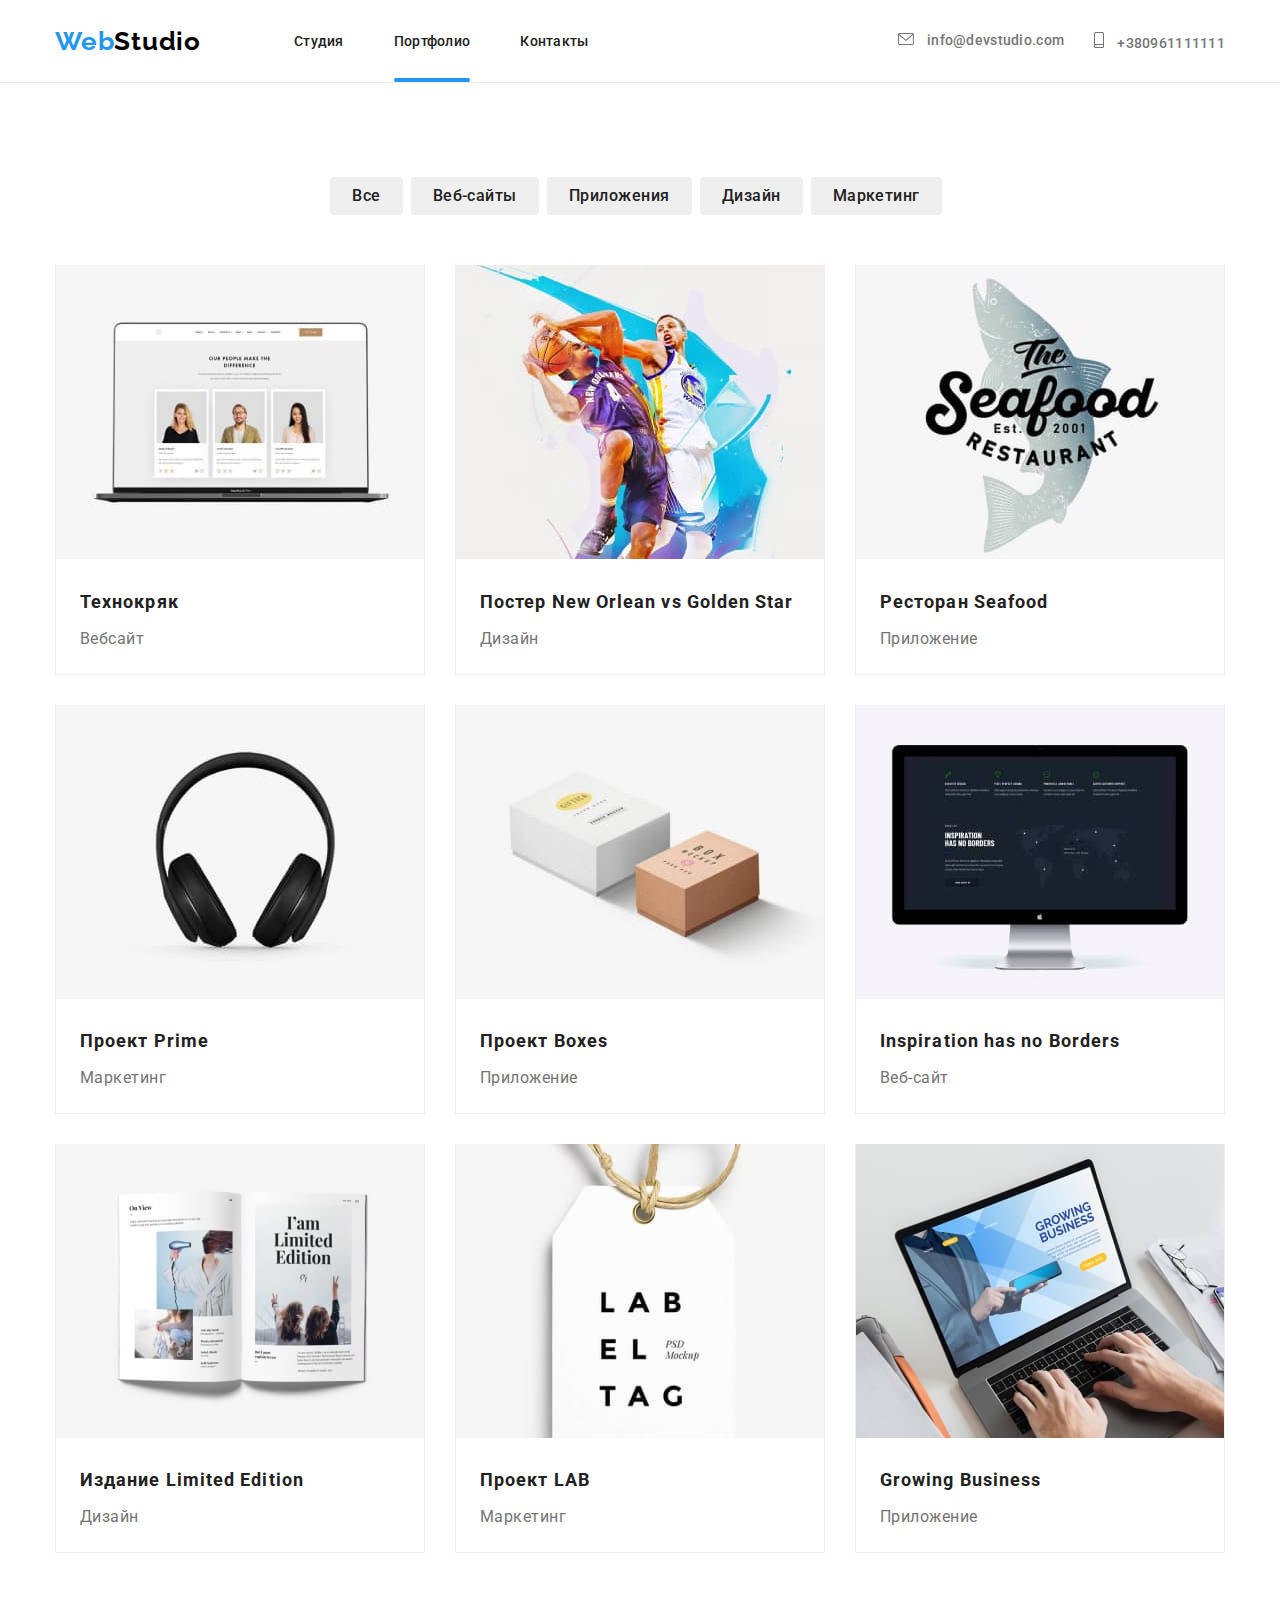
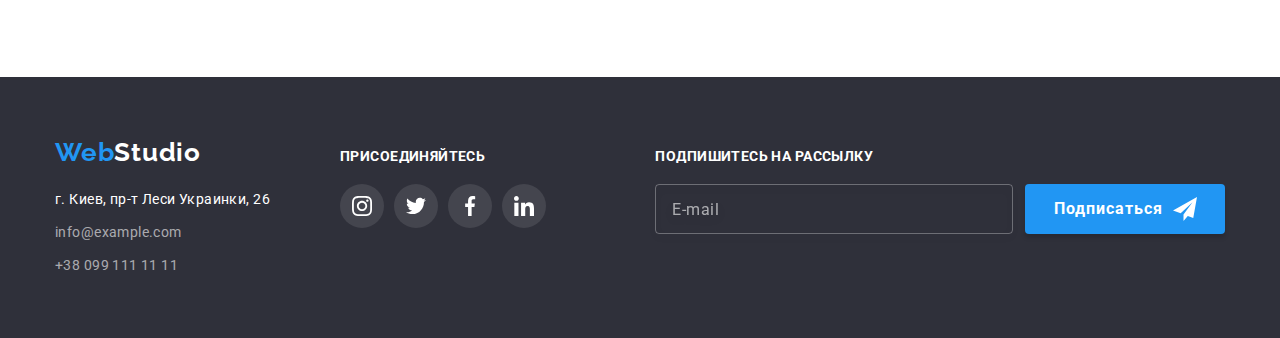
==== portfolio.html @ 55662df3 "patch 0.9" ====
<!DOCTYPE html>
<html lang="ru">
<head>
    <meta charset="UTF-8">
    <meta http-equiv="X-UA-Compatible" content="IE=edge">
    <meta name="viewport" content="width=device-width, initial-scale=1.0">
    <title>Document</title>
    <link rel="preconnect" href="https://fonts.googleapis.com">
    <link rel="preconnect" href="https://fonts.gstatic.com" crossorigin>
    <link
        href="https://fonts.googleapis.com/css2?family=Raleway:wght@700&family=Roboto:wght@400;500;700;900&display=swap"
        rel="stylesheet">
    <link rel="stylesheet" href="https://cdnjs.cloudflare.com/ajax/libs/modern-normalize/1.1.0/modern-normalize.min.css">
    <link rel="stylesheet" href="./css/styles.css">
</head>
<body class="body">
    <header class="header">
        <div class="container">
            <a class="header-logo logo link" href="#"><span>Web</span>Studio</a>
            <nav class="header-nav">
                <ul class="list">
                    <li class="header-nav-item"><a href="./index.html" class="header-link link">Студия</a></li>
                    <li class="header-nav-item"><a href="./portfolio.html" class="header-link link active">Портфолио</a></li>
                    <li class="header-nav-item"><a href="#" class="header-link link">Контакты</a></li>
                </ul>
            </nav>
            <ul class="header-contacts-list list">
                <li class="header-item">
                    <a href="mailto:info@devstudio.com" class="header-contacts link">
                        <svg class="header-icon" width="16" height="12">
                            <use href="./images/icons.svg#icon-envelope"></use>
                        </svg>
                        info@devstudio.com</a>
                </li>
                <li class="header-item">
                    <a href="tel:+380961111111" class="header-contacts link">
                        <svg class="header-icon" width="10" height="16">
                            <use href="./images/icons.svg#icon-smartphone"></use>
                        </svg>
                        +380961111111</a>
                </li>
            </ul>
        </div>
    </header>
    <main>
        <section class="projects">
            <div class="container">
            <h1 class="visually-hidden">Проекты</h1>
            <ul class="projects-filters list">
                <li class="projects-item"><button type="button" class="projects-button">Все</button></li>
                <li class="projects-item"><button type="button" class="projects-button">Веб-сайты</button></li>
                <li class="projects-item"><button type="button" class="projects-button">Приложения</button></li>
                <li class="projects-item"><button type="button" class="projects-button">Дизайн</button></li>
                <li class="projects-item"><button type="button" class="projects-button">Маркетинг</button></li>
            </ul>
            <ul class="project-list list">
                <li class="projects-list">
                    <div class="projects-details-wrap">
                    <img src="./images/project_photo1.jpg" alt="ноутбук с открытым вебсайтом" width="370" height="294">
                    <p class="projects-details">Технокряк это современная площадка распространения коронавируса. Компании используют эту
                        платформу для цифрового
                        шпионажа и атак на защищённые сервера конкурентов.</p>
                    </div>
                    <div class="project-list-text"><h2 class="projects-title">Технокряк</h2>
                    <p class="projects-text">Вебсайт</p>
                    </div>
                </li>
                <li class="projects-list">
                    <div class="projects-details-wrap">
                    <img src="./images/project_photo2.jpg" alt="Постер с баскетболистами" width="370" height="294">
                    <p class="projects-details">Технокряк это современная площадка распространения коронавируса. Компании используют эту
                        платформу для цифрового
                        шпионажа и атак на защищённые сервера конкурентов.</p>
                    </div>
                    <div class="project-list-text"><h2 class="projects-title">Постер New Orlean vs Golden Star</h2>
                    <p class="projects-text">Дизайн</p>
                    </div>
                </li>
                <li class="projects-list">
                    <div class="projects-details-wrap">
                    <img src="./images/project_photo3.jpg" alt="лого ресторана" width="370" height="294">
                    <p class="projects-details">Технокряк это современная площадка распространения коронавируса. Компании используют эту
                        платформу для цифрового
                        шпионажа и атак на защищённые сервера конкурентов.</p>
                    </div>
                    <div class="project-list-text"><h2 class="projects-title">Ресторан Seafood</h2>
                    <p class="projects-text">Приложение</p>
                    </div>
                </li>
                <li class="projects-list">
                    <div class="projects-details-wrap">
                    <img src="./images/project_photo4.jpg" alt="наушники" width="370" height="294">
                    <p class="projects-details">Технокряк это современная площадка распространения коронавируса. Компании используют эту
                        платформу для цифрового
                        шпионажа и атак на защищённые сервера конкурентов.</p>
                    </div>
                    <div class="project-list-text"><h2 class="projects-title">Проект Prime</h2>
                    <p class="projects-text">Маркетинг</p>
                    </div>
                </li>
                <li class="projects-list">
                    <div class="projects-details-wrap">
                    <img src="./images/project_photo5.jpg" alt="коробки" width="370" height="294">
                    <p class="projects-details">Технокряк это современная площадка распространения коронавируса. Компании используют эту
                        платформу для цифрового
                        шпионажа и атак на защищённые сервера конкурентов.</p>
                    </div>
                    <div class="project-list-text"><h2 class="projects-title">Проект Boxes</h2>
                    <p class="projects-text">Приложение</p>
                    </div>
                </li>
                <li class="projects-list">
                    <div class="projects-details-wrap">
                    <img src="./images/project_photo6.jpg" alt="монитор с сайтом" width="370" height="294">
                    <p class="projects-details">Технокряк это современная площадка распространения коронавируса. Компании используют эту
                        платформу для цифрового
                        шпионажа и атак на защищённые сервера конкурентов.</p>
                    </div>
                    <div class="project-list-text"><h2 class="projects-title">Inspiration has no Borders</h2>
                    <p class="projects-text">Веб-сайт</p>
                    </div>
                </li>
                <li class="projects-list">
                    <div class="projects-details-wrap">
                    <img src="./images/project_photo7.jpg" alt="книга" width="370" height="294">
                    <p class="projects-details">Технокряк это современная площадка распространения коронавируса. Компании используют эту
                        платформу для цифрового
                        шпионажа и атак на защищённые сервера конкурентов.</p>
                    </div>
                    <div class="project-list-text"><h2 class="projects-title">Издание Limited Edition</h2>
                    <p class="projects-text">Дизайн</p>
                    </div>
                </li>
                <li class="projects-list">
                    <div class="projects-details-wrap">
                    <img src="./images/project_photo8.jpg" alt="ярлык" width="370" height="294">
                    <p class="projects-details">Технокряк это современная площадка распространения коронавируса. Компании используют эту
                        платформу для цифрового
                        шпионажа и атак на защищённые сервера конкурентов.</p>
                    </div>
                    <div class="project-list-text"><h2 class="projects-title">Проект LAB</h2>
                    <p class="projects-text">Маркетинг</p>
                    </div>
                </li>
                <li class="projects-list">
                    <div class="projects-details-wrap">
                    <img src="./images/project_photo9.jpg" alt="ноутбук с открытым приложением" width="370" height="294">
                    <p class="projects-details">Технокряк это современная площадка распространения коронавируса. Компании используют эту
                        платформу для цифрового
                        шпионажа и атак на защищённые сервера конкурентов.</p>
                    </div>
                    <div class="project-list-text"><h2 class="projects-title">Growing Business</h2>
                    <p class="projects-text">Приложение</p>
                    </div>
                </li>
            </ul>
            </div>
        </section>
    </main>
    <footer class="footer">
        <div class="container footer-container">
            <div class="footer-container-1">
                <a href="#" class="footer-logo logo link"><span>Web</span>Studio</a>
                <address class="address">
                    <ul class="list">
                        <li class="address-item"><a href="https://goo.gl/maps/gwLvTVxYLncjtafa9" target="_blank"
                                rel="noopener noreferrer nofollow" class="footer-address link">г. Киев, пр-т Леси Украинки,
                                26</a></li>
                        <li class="address-item"><a href="mailto:info@example.com"
                                class="footer-contacts link">info@example.com</a></li>
                        <li class="address-item"><a href="tel:+380991111111" class="footer-contacts link">+38 099 111 11
                                11</a></li>
                    </ul>
                </address>
            </div>
            <div class="footer-social">
                <h2 class="footer-social-title">Присоединяйтесь</h2>
                <ul class="footer-social-list list">
                    <li class="footer-social-item">
                        <a href="" class="footer-social-link">
                            <svg class="footer-social-icon" width="20" height="20">
                                <use href="./images/icons.svg#icon-instagram"></use>
                            </svg>
                        </a>
                    </li>
                    <li class="footer-social-item">
                        <a href="" class="footer-social-link">
                            <svg class="footer-social-icon" width="20" height="20">
                                <use href="./images/icons.svg#icon-twitter"></use>
                            </svg>
                        </a>
                    </li>
                    <li class="footer-social-item">
                        <a href="" class="footer-social-link">
                            <svg class="footer-social-icon" width="20" height="20">
                                <use href="./images/icons.svg#icon-facebook"></use>
                            </svg>
                        </a>
                    </li>
                    <li class="footer-social-item">
                        <a href="" class="footer-social-link">
                            <svg class="footer-social-icon" width="20" height="20">
                                <use href="./images/icons.svg#icon-linkedin"></use>
                            </svg>
                        </a>
                    </li>
                </ul>
            </div>
            <div class="footer-newsletter-flex">
                <h2 class="footer-newsletter-title">Подпишитесь на рассылку</h2>
                <form class="footer-newsletter" action="">
                    <div class="footer-newsletter-div">
                        <label>
                            <input type="email" class="footer-newsletter-email" name="email" id="email" placeholder="E-mail">
                        </label>
                    </div>
                    <button type="submit" class="footer-newsletter-button">Подписаться
                        <svg class="footer-newsletter-icon" width="24" height="24">
                            <use href="./images/icons.svg#icon-send"></use>
                        </svg>
                    </button>
                </form>
            </div>
        </div>
    </footer>
</body>
</html>
---- css/styles.css ----
:root {
  --accent-color: #2196f3;
  --main-text-color: #757575;
  --title-color: #212121;
  --header-links-color: #212121;
  --header-contacts-color: #757575;
  --footer-contacts-color: #ffffff99;
  --sec-bg-color: #2f303a;
  --third-bg-color: #f5f4fa;
  --logo-color: #000000;
  --logo-sec-color: #ffffff;
  --hero-color: #ffffff;
  --button-hover-color: #ffffff;
  --footer-address-color: #ffffff;
  --portfolio-button-color: #212121;
  --team-text-color: #ffffff;
  --icons-color: #afb1b8;
  --header-icons-color: #757575;
  --most-text-color: #ffffff;
}

.list {
  list-style: none;
}

.link {
  text-decoration: none;
}

.visually-hidden {
  position: absolute;
  width: 1px;
  height: 1px;
  margin: -1px;
  border: 0;
  padding: 0;
  white-space: nowrap;
  clip-path: inset(100%);
  clip: rect(0 0 0 0);
  overflow: hidden;
}
/* font-family: 'Raleway' sans-serif; --left to copy*/

body {
  font-family: "Roboto", sans-serif;
  color: var(--title-color);
}

h1,
h2,
h3,
h4,
h5,
h6,
p,
ul {
  margin: 0;
  padding: 0;
}

.container {
  width: 1200px;
  padding: 0 15px;
  margin-left: auto;
  margin-right: auto;
}

.section {
  padding-top: 94px;
  padding-bottom: 94px;
}

/* header */

.header {
  display: flex;
  align-items: center;
  /* height: 80px; */
  border-bottom: 1px solid #ececec;
}

.header .container {
  display: flex;
  align-items: center;
}

.header-nav .list {
  display: flex;
}

.header-nav {
  padding-top: 32px;
  padding-bottom: 32px;
}

.header-logo {
  margin-right: 93px;
}

.logo {
  font-family: "Raleway", sans-serif;
  font-weight: 700;
  font-size: 26px;
  line-height: 1.2;
  letter-spacing: 0.03em;
  color: var(--logo-color);
}

.logo span {
  color: var(--accent-color);
}

.header-link {
  font-weight: 500;
  font-size: 14px;
  line-height: 1.15;
  letter-spacing: 0.02em;
  color: var(--header-links-color);
  position: relative;
  transition: color 250ms
    cubic-bezier(0.4, 0, 0.2, 1);
}

.header-link.active::after {
  content: "";
  width: 100%;
  height: 4px;
  background-color: var(--accent-color);
  position: absolute;
  display: block;
  bottom: -33px;
  border-radius: 2px;
}

.header-contacts {
  font-weight: 500;
  font-size: 14px;
  line-height: 1.15;
  letter-spacing: 0.02em;
  color: var(--header-contacts-color);
}

.header-icon {
  margin-right: 10px;
  fill: var(--header-icons-color);
  fill: currentColor;
}

.header-nav-item + .header-nav-item {
  margin-left: 50px;
}

.header-contacts-list {
  display: flex;
  margin-left: auto;
}

.header-item {
  display: flex;
}

.header-item + .header-item {
  margin-left: 30px;
}

.header-item:first-child {
  margin-left: 30px;
}

.header-link:hover,
.header-link:focus,
.header-contacts:hover,
.header-contacts:focus {
  color: var(--accent-color);
}

/* hero */
.hero {
  background-color: var(--sec-bg-color);
  background-image: linear-gradient(
      rgba(25, 28, 38, 0.4),
      rgba(25, 28, 38, 0.4)
    ),
    url(../images/hero.jpg);
  background-repeat: no-repeat;
  background-position: center;
  text-align: center;
  padding-bottom: 203px;
  padding-top: 200px;
}

.hero-text {
  display: flex;
  justify-content: center;
  max-width: 696px;
  flex-wrap: wrap;
  font-weight: 900;
  font-size: 44px;
  line-height: 1.36;
  letter-spacing: 0.06em;
  text-transform: uppercase;
  color: var(--hero-color);
  margin-bottom: 30px;
  margin-left: auto;
  margin-right: auto;
}

.hero-button {
  background: #2196f3;
  box-shadow: 0px 4px 4px
    rgba(0, 0, 0, 0.15);
  border-radius: 4px;
  font-weight: 500;
  font-size: 16px;
  line-height: 1.87;
  letter-spacing: 0.06em;
  color: var(--hero-color);
  cursor: pointer;
  border: transparent;
  min-width: 200px;
  /* min-height: 50px; */
  padding: 10px 32px;
}

/* backdrop */
.backdrop {
  position: fixed;
  top: 0;
  left: 0;
  width: 100vw;
  height: 100vh;
  background-color: rgba(0, 0, 0, 0.5);
  z-index: 999;
  transition: opacity 250ms,
    visibility 250ms;
}

.backdrop.is-hidden {
  visibility: hidden;
  pointer-events: none;
}

.backdrop.is-hidden .modal {
  transform: scale(1.5)
    translate(-250px);
  transition: transform 450ms
    cubic-bezier(0.4, 0, 0.2, 1);
}

/* modal */

.modal {
  position: absolute;
  top: 50%;
  left: 50%;
  /* transform: scale(1); */
  transform: translate(-50%, -50%);
  transition: transform 250ms
    cubic-bezier(0.4, 0, 0.2, 1);
  padding: 40px;
  background-color: #ffffff;
  box-shadow: 0px 1px 3px
      rgba(0, 0, 0, 0.12),
    0px 1px 1px rgba(0, 0, 0, 0.14),
    0px 2px 1px rgba(0, 0, 0, 0.2);
  border-radius: 4px;
}

.modal-title {
  margin-bottom: 12px;
  font-weight: 700;
  font-size: 20px;
  line-height: 23px;
  text-align: center;
  letter-spacing: 0.03em;
  color: var(--title-color);
}

.modal-name {
  display: flex;
  margin-bottom: 4px;
  font-weight: 400;
  font-size: 12px;
  line-height: 14px;
  letter-spacing: 0.01em;
  color: var(--main-text-color);
}

.modal-input {
  display: flex;
  flex-direction: column;
  margin-bottom: 10px;
}

.modal-input:last-child {
  margin-bottom: 20px;
}

.input-container {
  position: relative;
}

.input-icon {
  position: absolute;
  top: 50%;
  left: 12px;
  transform: translateY(-50%);
  transition: fill 250ms
    cubic-bezier(0.4, 0, 0.2, 1);
  fill: var(--title-color);
}

.modal-input-field {
  width: 100%;
  padding: 11px 36px;
  height: 40px;
  border: 1px solid
    rgba(33, 33, 33, 0.2);
  border-radius: 4px;
  outline: 0;
  cursor: pointer;
}

.modal-input-field:hover,
.modal-input-field:focus {
  border: 1px solid var(--accent-color);
  border-radius: 4px;
  transition: background 250ms
    cubic-bezier(0.4, 0, 0.2, 1);
  transition: border 250ms
    cubic-bezier(0.4, 0, 0.2, 1);
}

.input-container:hover .input-icon,
.input-container:focus-within
  .input-icon,
.backdrop-button:hover
  .modal-close-icon,
.backdrop-button:focus
  .modal-close-icon {
  fill: var(--accent-color);
  transition: fill 250ms
    cubic-bezier(0.4, 0, 0.2, 1);
}

.modal-input-comment {
  height: 120px;
  padding: 12px 16px;
  resize: none;
}

.modal-input-comment::placeholder {
  font-weight: 500;
  font-size: 14px;
  line-height: 16px;
  letter-spacing: 0.01em;
  color: rgba(117, 117, 117, 0.5);
}

/* modal-agreement */
.modal-agreement-label {
  display: flex;
  align-items: center;
  justify-content: center;
  font-weight: normal;
  font-size: 14px;
  line-height: 1.71;
  letter-spacing: 0.03em;
  color: var(--main-text-color);
}

.modal-check-item {
  width: 16px;
  height: 15px;
  border: 2px solid var(--title-color);
  border-radius: 2px;
  margin-right: 7px;
  display: inline-flex;
  align-items: center;
  justify-content: center;
}

.modal-agreement-check {
  fill: white;
}

.modal-check:checked
  + .modal-check-item {
  background-color: var(--accent-color);
  border: none;
}

.modal-agreement-link {
  margin-left: 4px;
  text-decoration-line: underline;
  color: #2196f3;
}

.modal-button {
  cursor: pointer;
  margin-top: 30px;
  padding: 0;
  width: 200px;
  height: 50px;
  font-weight: 700;
  font-size: 16px;
  line-height: 1.87;
  letter-spacing: 0.06em;
  color: #ffffff;
  background: #2196f3;
  box-shadow: 0px 4px 4px
    rgba(0, 0, 0, 0.15);
  border-radius: 4px;
  border: 0;
}

.backdrop-button {
  position: absolute;
  top: 0;
  right: 0;
  margin-right: 8px;
  margin-top: 8px;
  display: flex;
  justify-content: center;
  text-align: center;
  padding: 6px;
  border-radius: 45px;
  background-color: var(
    --most-text-color
  );
  border: 1px solid rgba(0, 0, 0, 0.1);
  cursor: pointer;
}

/* features */

.features {
  padding-bottom: 0;
}

.features-image {
  display: flex;
  background-color: var(
    --third-bg-color
  );
  justify-content: center;
  padding: 25px 100px;
  margin-bottom: 30px;
}

.features-titles {
  font-size: 14px;
  line-height: 1.15;
  letter-spacing: 0.03em;
  text-transform: uppercase;
  color: inherit;
  margin-bottom: 10px;
}

.features-p {
  font-size: 14px;
  line-height: 1.71;
  letter-spacing: 0.03em;
  color: var(--main-text-color);
}

.features-list {
  display: flex;
}

.features-list-item {
  width: 270px;
}

.list
  > .features-list-item:not(:last-child) {
  margin-right: 30px;
}

/* speciality */

.speciality-title {
  font-size: 36px;
  line-height: 1.17;
  letter-spacing: 0.03em;
  color: inherit;
  margin-bottom: 50px;
}

.speciality {
  text-align: center;
}

.speciality .list {
  display: inline-flex;
  align-items: center;
}

.list .speciality-list {
  width: 370px;
}

.list
  > .speciality-list:not(:last-child) {
  margin-right: 30px;
}

.speciality-details-wrap {
  position: relative;
}

.speciality-details-text {
  position: absolute;
  bottom: 0;
  background: rgba(47, 48, 58, 0.8);
  /* outline: 1px solid green; */
  font-weight: 700;
  font-size: 14px;
  line-height: 1.15;
  text-align: center;
  letter-spacing: 0.03em;
  text-transform: uppercase;
  color: var(--team-text-color);
  height: 70px;
  width: 100%;
  display: flex;
  justify-content: center;
  align-items: center;
  margin-bottom: 4px;
}

/* team */
.team {
  background-color: var(
    --third-bg-color
  );
  text-align: center;
}

.team-list {
  display: flex;
  justify-content: center;
}

.team-title {
  font-size: 36px;
  line-height: 1.17;
  letter-spacing: 0.03em;
  color: inherit;
  margin-bottom: 50px;
}

.team-name {
  font-weight: 500;
  font-size: 16px;
  line-height: 19px;
  letter-spacing: 0.03em;
  color: inherit;
  margin-bottom: 10px;
}

.team-prof {
  font-size: 16px;
  line-height: 19px;
  letter-spacing: 0.03em;
  color: var(--main-text-color);
  margin-bottom: 16px;
}

.team-list-text {
  padding-top: 30px;
  padding-bottom: 30px;
  background-color: var(
    --team-text-color
  );
}

.team-list-item {
  display: flex;
  flex-direction: column;
  width: 270px;
  box-shadow: 0px 1px 3px
      rgba(0, 0, 0, 0.12),
    0px 1px 1px rgba(0, 0, 0, 0.14),
    0px 2px 1px rgba(0, 0, 0, 0.2);
  border-radius: 0px 0px 4px 4px;
}

/* social contacts */
.team-social-list {
  display: flex;
  justify-content: center;
}

.team-social-item {
  width: 44px;
  height: 44px;
}

.team-social-item + .team-social-item {
  margin-left: 10px;
}

.team-social-link {
  width: 100%;
  height: 100%;
  display: flex;
  border-radius: 50%;
  align-items: center;
  justify-content: center;
}

.team-social-icon {
  fill: var(--icons-color);
  transition: fill 250ms
    cubic-bezier(0.4, 0, 0.2, 1);
}

.team-social-link:hover,
.team-social-link:focus {
  background: var(--accent-color);
  transition: background 250ms
    cubic-bezier(0.4, 0, 0.2, 1);
}

.team-social-link:hover
  .team-social-icon,
.team-social-link:focus
  .team-social-icon {
  fill: #ffffff;
}

.list
  > .team-list-item:not(:last-child) {
  margin-right: 30px;
}

/* clients */
.client-title {
  font-weight: bold;
  font-size: 36px;
  line-height: 1.17;
  text-align: center;
  letter-spacing: 0.03em;
  margin-bottom: 50px;
}

.client-list {
  display: flex;
}

.client-item:not(:last-child) {
  margin-right: 30px;
}

.client-icon {
  fill: var(--icons-color);
  transition: fill 250ms
    cubic-bezier(0.4, 0, 0.2, 1);
}

.client-link {
  display: flex;
  width: 170px;
  height: 92px;
  justify-content: center;
  align-items: center;
  border: 1px solid var(--icons-color);
  border-radius: 4px;
  color: var(--icons-color);
  transition: border 250ms
    cubic-bezier(0.4, 0, 0.2, 1);
}

.client-link:hover,
.client-link:focus {
  fill: var(--accent-color);
  border: 1px solid var(--accent-color);
}

.client-link:hover .client-icon,
.client-link:hover .client-link,
.client-link:focus .client-icon,
.client-link:focus .client-link {
  fill: var(--accent-color);
}

/* footer */
.footer {
  background-color: var(--sec-bg-color);
  padding-top: 60px;
  padding-bottom: 60px;
}

.footer-contacts {
  font-style: normal;
  font-size: 14px;
  line-height: 1.71;
  letter-spacing: 0.03em;
  color: var(--footer-contacts-color);
  transition: color 250ms
    cubic-bezier(0.4, 0, 0.2, 1);
}

.footer-contacts:hover,
.footer-contacts:focus {
  color: var(--accent-color);
}

.footer-address {
  font-style: normal;
  font-size: 14px;
  line-height: 1.71;
  letter-spacing: 0.03em;
  color: var(--footer-address-color);
}

.footer-logo {
  color: var(--logo-sec-color);
}

.list .address-item + .address-item {
  margin-top: 9px;
}

.footer-logo {
  margin-bottom: 20px;
}

.footer-container {
  display: flex;
  align-items: baseline;
}

.footer-container-1 {
  display: flex;
  flex-direction: column;
}

.footer-social-title {
  font-weight: 700;
  font-size: 14px;
  line-height: 1.15;
  letter-spacing: 0.03em;
  text-transform: uppercase;
  color: var(--most-text-color);
  margin-bottom: 20px;
}

.footer-social {
  display: flex;
  flex-direction: column;
  margin-left: 70px;
}

.footer-social-list {
  display: flex;
}

.footer-social-item {
  width: 44px;
  height: 44px;
  background: rgba(255, 255, 255, 0.1);
  border-radius: 50%;
}

.footer-social-item
  + .footer-social-item {
  margin-left: 10px;
}

.footer-social-link {
  width: 100%;
  height: 100%;
  display: flex;
  border-radius: 50%;
  align-items: center;
  justify-content: center;
  transition: background 250ms
    cubic-bezier(0.4, 0, 0.2, 1);
}

.footer-social-icon {
  fill: var(--most-text-color);
}

.footer-social-link:hover,
.footer-social-link:focus {
  background: var(--accent-color);
}

.footer-newsletter-title {
  font-weight: 700;
  font-size: 14px;
  line-height: 1.15;
  letter-spacing: 0.03em;
  text-transform: uppercase;
  color: var(--most-text-color);
  margin-bottom: 20px;
}

.footer-newsletter-flex {
  display: flex;
  margin-left: auto;
  flex-direction: column;
}

.footer-newsletter {
  display: flex;
  margin-left: auto;
}

.footer-newsletter-div {
  display: flex;
}

.footer-newsletter-email {
  margin-right: 12px;
  padding: 15px 16px;
  top: 50%;
  left: 16px;
  height: 50px;
  width: 358px;
  background-color: transparent;
  border: 1px solid
    rgba(255, 255, 255, 0.3);
  box-sizing: border-box;
  filter: drop-shadow(
    0px 4px 4px rgba(0, 0, 0, 0.15)
  );
  border-radius: 4px;
  color: var(--most-text-color);
}

.footer-newsletter-email::placeholder {
  padding: 0;
  padding-right: 0;
  font-weight: normal;
  font-size: 16px;
  line-height: 1.25;
  display: flex;
  align-items: center;
  letter-spacing: 0.03em;
  color: rgba(255, 255, 255, 0.6);
}

.footer-newsletter-button {
  cursor: pointer;
  padding-top: 10px;
  padding-bottom: 10px;
  padding-left: 29px;
  padding-right: 28px;
  font-weight: 700;
  font-size: 16px;
  line-height: 1.87;
  display: flex;
  align-items: center;
  text-align: center;
  letter-spacing: 0.06em;
  box-shadow: 0px 4px 4px
    rgba(0, 0, 0, 0.15);
  border-radius: 4px;
  border: 0;
  background-color: var(--accent-color);
  color: var(--most-text-color);
}

.footer-newsletter-icon {
  margin-left: 10px;
  fill: var(--most-text-color);
}

/* portfolio */

.projects {
  padding-top: 94px;
  padding-bottom: 94px;
  text-align: center;
}

.project-list {
  display: flex;
  flex-wrap: wrap;
}

.projects-list {
  display: flex;
  flex-direction: column;
  margin-right: 30px;
  margin-bottom: 30px;
  border: 1px solid #eeeeee;
  border-top: none;
  text-align: left;
  cursor: pointer;
  transition: border 250ms
      cubic-bezier(0.4, 0, 0.2, 1),
    box-shadow 250ms
      cubic-bezier(0.4, 0, 0.2, 1);
}

.projects-list:hover,
.projects-list:focus {
  border: 1px solid #eeeeee;
  box-sizing: border-box;
  box-shadow: 0px 1px 1px
      rgba(0, 0, 0, 0.12),
    0px 4px 4px rgba(0, 0, 0, 0.06),
    1px 4px 6px rgba(0, 0, 0, 0.16);
}

.list .projects-list {
  width: 370px;
}

.projects-list:nth-child(3n) {
  margin-right: 0;
}

.projects-filters {
  display: inline-flex;
  /* height: 38px; */
  margin-bottom: 50px;
}

.list .projects-item {
  display: flex;
  margin-right: 8px;
  transition: box-shadow 250ms
    cubic-bezier(0.4, 0, 0.2, 1);
}

.projects-details-wrap {
  position: relative;
  overflow: hidden;
}

.projects-details {
  position: absolute;
  top: 0;
  left: 0;
  background-color: var(--accent-color);
  padding: 63px 24px;
  font-weight: normal;
  font-size: 18px;
  line-height: 1.56;
  letter-spacing: 0.03em;
  height: 100%;
  color: var(--most-text-color);
  transform: translateY(101%);
  transition: transform 250ms
    cubic-bezier(0.4, 0, 0.2, 1);
}

.projects-list:hover .projects-details {
  transform: translateY(0);
}

.projects-item:hover,
.projects-item:focus {
  box-shadow: 0px 3px 1px
      rgba(0, 0, 0, 0.1),
    0px 1px 2px rgba(0, 0, 0, 0.08),
    0px 2px 2px rgba(0, 0, 0, 0.12);
  border-radius: 4px;
}

.projects-button {
  display: flex;
  border-radius: 4px;
  font-family: inherit;
  font-style: normal;
  font-weight: 500;
  font-size: 16px;
  line-height: 1.62;
  text-align: center;
  letter-spacing: 0.03em;
  cursor: pointer;
  color: var(--portfolio-button-color);
  border: transparent;
  align-items: center;
  padding: 6px 22px;
  transition: 250ms
      cubic-bezier(0.4, 0, 0.2, 1),
    250ms cubic-bezier(0.4, 0, 0.2, 1);
}

.projects-button:hover {
  background-color: var(--accent-color);
  color: var(--button-hover-color);
}

.projects-title {
  font-size: 18px;
  line-height: 2;
  letter-spacing: 0.06em;
  color: inherit;
  margin-bottom: 4px;
}

.projects-text {
  font-size: 16px;
  line-height: 1.87;
  letter-spacing: 0.03em;
  color: var(--main-text-color);
}

.project-list-text {
  padding: 20px 24px;
  /* border-bottom: 1px solid #eeeeee;
  border-left: 1px solid #eeeeee;
  border-right: 1px solid #eeeeee; */
}
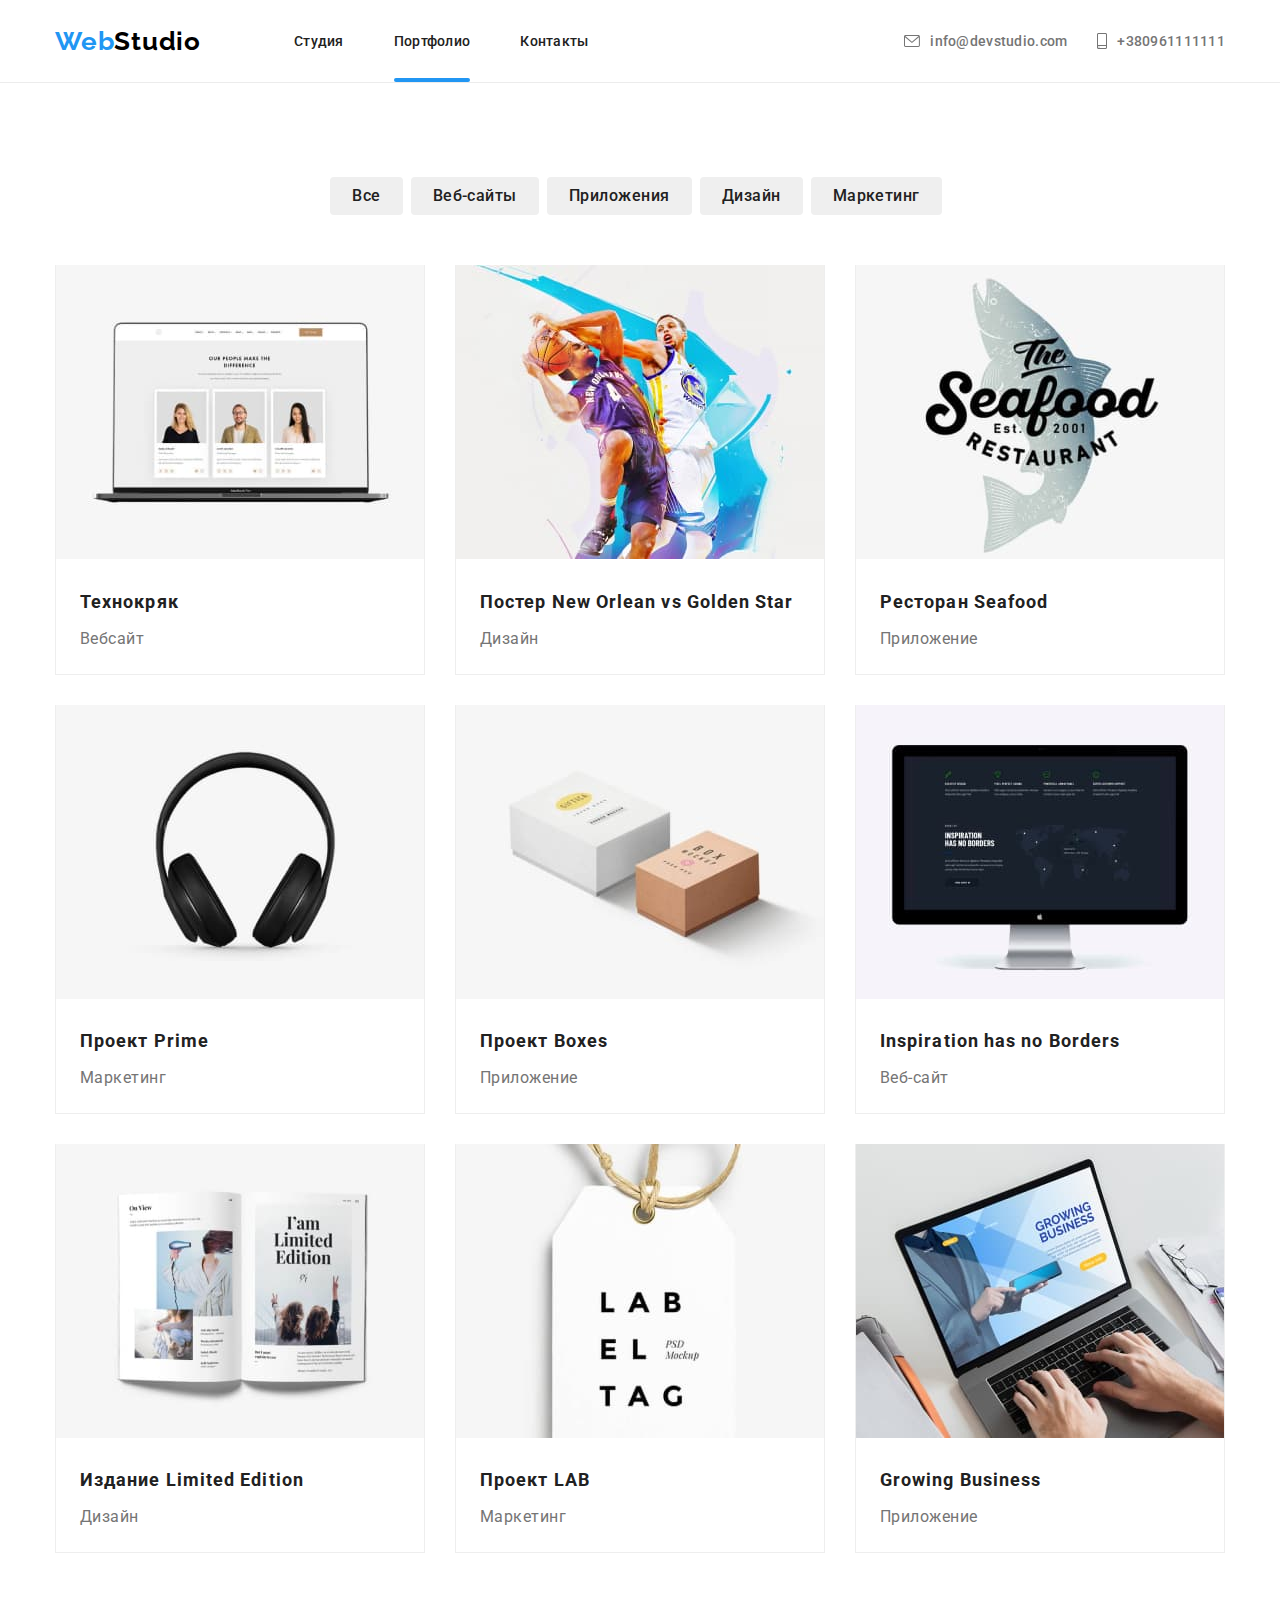
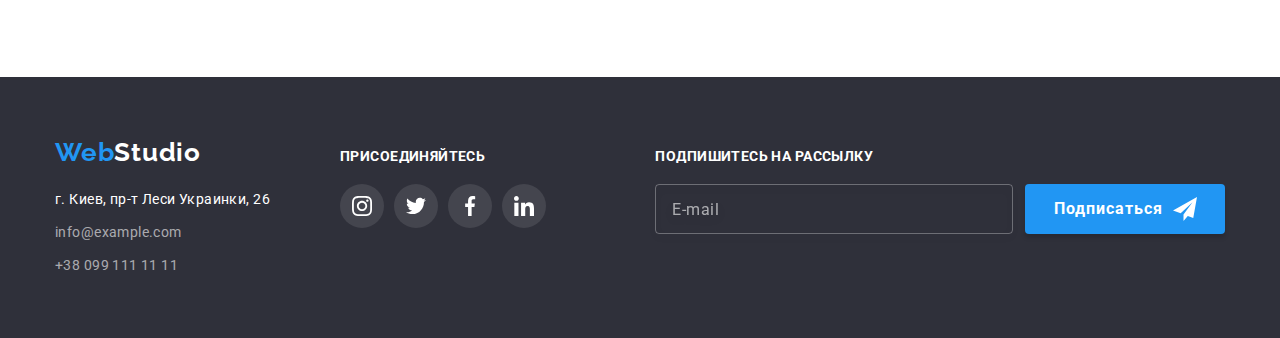
==== commit 017fb4a8: "patch 0.9.2" ====
--- a/portfolio.html
+++ b/portfolio.html
@@ -4,7 +4,7 @@
     <meta charset="UTF-8">
     <meta http-equiv="X-UA-Compatible" content="IE=edge">
     <meta name="viewport" content="width=device-width, initial-scale=1.0">
-    <title>Document</title>
+    <title>portfolio</title>
     <link rel="preconnect" href="https://fonts.googleapis.com">
     <link rel="preconnect" href="https://fonts.gstatic.com" crossorigin>
     <link
@@ -15,26 +15,26 @@
 </head>
 <body class="body">
     <header class="header">
-        <div class="container">
-            <a class="header-logo logo link" href="#"><span>Web</span>Studio</a>
-            <nav class="header-nav">
-                <ul class="list">
-                    <li class="header-nav-item"><a href="./index.html" class="header-link link">Студия</a></li>
-                    <li class="header-nav-item"><a href="./portfolio.html" class="header-link link active">Портфолио</a></li>
-                    <li class="header-nav-item"><a href="#" class="header-link link">Контакты</a></li>
+        <div class="container header--container">
+            <a class="logo link logo--space-right" href="#"><span>Web</span>Studio</a>
+            <nav class="navigation navigation--padding-space">
+                <ul class="list navigation__list">
+                    <li class="navigation__item"><a href="./index.html" class="link navigation__link">Студия</a></li>
+                    <li class="navigation__item"><a href="./portfolio.html" class="active link navigation__link">Портфолио</a></li>
+                    <li class="navigation__item"><a href="#" class="link navigation__link">Контакты</a></li>
                 </ul>
             </nav>
-            <ul class="header-contacts-list list">
-                <li class="header-item">
-                    <a href="mailto:info@devstudio.com" class="header-contacts link">
-                        <svg class="header-icon" width="16" height="12">
+            <ul class="list contacts-list">
+                <li class="contacts-list__item contacts-list__item--end">
+                    <a href="mailto:info@devstudio.com" class="contacts__link link">
+                        <svg class="contacts-list__icon" width="16" height="12">
                             <use href="./images/icons.svg#icon-envelope"></use>
                         </svg>
                         info@devstudio.com</a>
                 </li>
-                <li class="header-item">
-                    <a href="tel:+380961111111" class="header-contacts link">
-                        <svg class="header-icon" width="10" height="16">
+                <li class="contacts-list__item contacts-list__item--end">
+                    <a href="tel:+380961111111" class="contacts__link link">
+                        <svg class="contacts-list__icon" width="10" height="16">
                             <use href="./images/icons.svg#icon-smartphone"></use>
                         </svg>
                         +380961111111</a>
@@ -158,64 +158,71 @@
         </section>
     </main>
     <footer class="footer">
-        <div class="container footer-container">
-            <div class="footer-container-1">
-                <a href="#" class="footer-logo logo link"><span>Web</span>Studio</a>
+        <div class="container footer__container">
+            <div class="footer__contacts-container">
+                <a href="#" class="logo link footer__logo">
+                    <span>Web</span>Studio
+                </a>
                 <address class="address">
-                    <ul class="list">
-                        <li class="address-item"><a href="https://goo.gl/maps/gwLvTVxYLncjtafa9" target="_blank"
-                                rel="noopener noreferrer nofollow" class="footer-address link">г. Киев, пр-т Леси Украинки,
-                                26</a></li>
-                        <li class="address-item"><a href="mailto:info@example.com"
-                                class="footer-contacts link">info@example.com</a></li>
-                        <li class="address-item"><a href="tel:+380991111111" class="footer-contacts link">+38 099 111 11
-                                11</a></li>
+                    <ul class="list address__list">
+                        <li class="address__item">
+                            <a href="https://goo.gl/maps/gwLvTVxYLncjtafa9" target="_blank"
+                                rel="noopener noreferrer nofollow" class="link address__map-link">г. Киев, пр-т Леси
+                                Украинки, 26</a>
+                        </li>
+                        <li class="address__item">
+                            <a href="mailto:info@example.com" class="footer-contacts link">info@example.com</a>
+                        </li>
+                        <li class="address__item">
+                            <a href="tel:+380991111111" class="footer-contacts link">+38 099 111 11 11</a>
+                        </li>
                     </ul>
                 </address>
             </div>
-            <div class="footer-social">
-                <h2 class="footer-social-title">Присоединяйтесь</h2>
-                <ul class="footer-social-list list">
-                    <li class="footer-social-item">
-                        <a href="" class="footer-social-link">
-                            <svg class="footer-social-icon" width="20" height="20">
+            <div class="footer__social">
+                <h2 class="footer__social-title">Присоединяйтесь</h2>
+                <ul class="footer__social-list list">
+                    <li class="footer__social-item footer__social-item--space-left">
+                        <a href="" class="footer__social-link footer__social-link--modification">
+                            <svg class="footer__social-icon" width="20" height="20">
                                 <use href="./images/icons.svg#icon-instagram"></use>
                             </svg>
                         </a>
                     </li>
-                    <li class="footer-social-item">
-                        <a href="" class="footer-social-link">
-                            <svg class="footer-social-icon" width="20" height="20">
+                    <li class="footer__social-item footer__social-item--space-left">
+                        <a href="" class="footer__social-link footer__social-link--modification">
+                            <svg class="footer__social-icon" width="20" height="20">
                                 <use href="./images/icons.svg#icon-twitter"></use>
                             </svg>
                         </a>
                     </li>
-                    <li class="footer-social-item">
-                        <a href="" class="footer-social-link">
-                            <svg class="footer-social-icon" width="20" height="20">
+                    <li class="footer__social-item footer__social-item--space-left">
+                        <a href="" class="footer__social-link footer__social-link--modification">
+                            <svg class="footer__social-icon" width="20" height="20">
                                 <use href="./images/icons.svg#icon-facebook"></use>
                             </svg>
                         </a>
                     </li>
-                    <li class="footer-social-item">
-                        <a href="" class="footer-social-link">
-                            <svg class="footer-social-icon" width="20" height="20">
+                    <li class="footer__social-item footer__social-item--space-left">
+                        <a href="" class="footer__social-link footer__social-link--modification">
+                            <svg class="footer__social-icon" width="20" height="20">
                                 <use href="./images/icons.svg#icon-linkedin"></use>
                             </svg>
                         </a>
                     </li>
                 </ul>
             </div>
-            <div class="footer-newsletter-flex">
-                <h2 class="footer-newsletter-title">Подпишитесь на рассылку</h2>
-                <form class="footer-newsletter" action="">
-                    <div class="footer-newsletter-div">
-                        <label>
-                            <input type="email" class="footer-newsletter-email" name="email" id="email" placeholder="E-mail">
-                        </label>
-                    </div>
-                    <button type="submit" class="footer-newsletter-button">Подписаться
-                        <svg class="footer-newsletter-icon" width="24" height="24">
+            <!-- may use anywhere -->
+            <div class="newsletter">
+                <h2 class="newsletter__title">Подпишитесь на рассылку</h2>
+                <form class="newsletter__form">
+                    <label class="newsletter__label newsletter__label--indent">
+                        <input type="email"
+                            class="newsletter__input newsletter__input--modification newsletter__input--placeholder"
+                            name="email" id="email" placeholder="E-mail" minlength="5">
+                    </label>
+                    <button type="submit" class="newsletter__button">Подписаться
+                        <svg class="newsletter__icon newsletter__icon--right" width="24" height="24">
                             <use href="./images/icons.svg#icon-send"></use>
                         </svg>
                     </button>
--- a/css/styles.css
+++ b/css/styles.css
@@ -70,6 +70,11 @@
   padding-bottom: 94px;
 }
 
+/* common */
+
+.logo {
+}
+
 /* header */
 
 .header {
@@ -79,21 +84,26 @@
   border-bottom: 1px solid #ececec;
 }
 
-.header .container {
-  display: flex;
-  align-items: center;
-}
-
-.header-nav .list {
-  display: flex;
-}
-
-.header-nav {
+.container {
+  display: flex;
+  flex-direction: column;
+  align-items: center;
+}
+
+.header--container {
+  flex-direction: row;
+}
+
+.navigation__list {
+  display: flex;
+}
+
+.navigation--padding-space {
   padding-top: 32px;
   padding-bottom: 32px;
 }
 
-.header-logo {
+.logo--space-right {
   margin-right: 93px;
 }
 
@@ -110,7 +120,7 @@
   color: var(--accent-color);
 }
 
-.header-link {
+.navigation__link {
   font-weight: 500;
   font-size: 14px;
   line-height: 1.15;
@@ -121,7 +131,7 @@
     cubic-bezier(0.4, 0, 0.2, 1);
 }
 
-.header-link.active::after {
+.navigation__link.active::after {
   content: "";
   width: 100%;
   height: 4px;
@@ -132,7 +142,9 @@
   border-radius: 2px;
 }
 
-.header-contacts {
+.contacts__link {
+  display: flex;
+  align-items: center;
   font-weight: 500;
   font-size: 14px;
   line-height: 1.15;
@@ -140,37 +152,33 @@
   color: var(--header-contacts-color);
 }
 
-.header-icon {
+.contacts-list__icon {
   margin-right: 10px;
   fill: var(--header-icons-color);
   fill: currentColor;
 }
 
-.header-nav-item + .header-nav-item {
+.navigation__item + .navigation__item {
   margin-left: 50px;
 }
 
-.header-contacts-list {
-  display: flex;
+.contacts-list {
+  display: flex;
+  align-items: flex-end;
   margin-left: auto;
 }
 
-.header-item {
-  display: flex;
-}
-
-.header-item + .header-item {
+.contacts-list__item {
+}
+
+.contacts-list__item--end:not(:first-child) {
   margin-left: 30px;
 }
 
-.header-item:first-child {
-  margin-left: 30px;
-}
-
-.header-link:hover,
-.header-link:focus,
-.header-contacts:hover,
-.header-contacts:focus {
+.navigation__link:hover,
+.navigation__link:focus,
+.contacts__link:hover,
+.contacts__link:focus {
   color: var(--accent-color);
 }
 
@@ -189,7 +197,7 @@
   padding-top: 200px;
 }
 
-.hero-text {
+.hero__text {
   display: flex;
   justify-content: center;
   max-width: 696px;
@@ -205,7 +213,7 @@
   margin-right: auto;
 }
 
-.hero-button {
+.hero__button {
   background: #2196f3;
   box-shadow: 0px 4px 4px
     rgba(0, 0, 0, 0.15);
@@ -266,7 +274,7 @@
   border-radius: 4px;
 }
 
-.modal-title {
+.modal__title {
   margin-bottom: 12px;
   font-weight: 700;
   font-size: 20px;
@@ -276,7 +284,20 @@
   color: var(--title-color);
 }
 
-.modal-name {
+.modal__list {
+}
+
+.modal__item {
+  display: flex;
+  flex-direction: column;
+  margin-bottom: 10px;
+}
+
+.modal__item:last-child {
+  margin-bottom: 20px;
+}
+
+.modal__name {
   display: flex;
   margin-bottom: 4px;
   font-weight: 400;
@@ -286,21 +307,11 @@
   color: var(--main-text-color);
 }
 
-.modal-input {
-  display: flex;
-  flex-direction: column;
-  margin-bottom: 10px;
-}
-
-.modal-input:last-child {
-  margin-bottom: 20px;
-}
-
-.input-container {
+.modal__input-container {
   position: relative;
 }
 
-.input-icon {
+.modal__icon {
   position: absolute;
   top: 50%;
   left: 12px;
@@ -310,7 +321,7 @@
   fill: var(--title-color);
 }
 
-.modal-input-field {
+.modal__input-field {
   width: 100%;
   padding: 11px 36px;
   height: 40px;
@@ -321,8 +332,8 @@
   cursor: pointer;
 }
 
-.modal-input-field:hover,
-.modal-input-field:focus {
+.modal__input-field:hover,
+.modal__input-field:focus {
   border: 1px solid var(--accent-color);
   border-radius: 4px;
   transition: background 250ms
@@ -331,12 +342,13 @@
     cubic-bezier(0.4, 0, 0.2, 1);
 }
 
-.input-container:hover .input-icon,
-.input-container:focus-within
-  .input-icon,
-.backdrop-button:hover
+.modal__input-container:hover
+  .modal__icon,
+.modal__input-container:focus-within
+  .modal__icon,
+.backdrop__button:hover
   .modal-close-icon,
-.backdrop-button:focus
+.backdrop__button:focus
   .modal-close-icon {
   fill: var(--accent-color);
   transition: fill 250ms
@@ -358,7 +370,8 @@
 }
 
 /* modal-agreement */
-.modal-agreement-label {
+
+.agreement__label {
   display: flex;
   align-items: center;
   justify-content: center;
@@ -369,7 +382,7 @@
   color: var(--main-text-color);
 }
 
-.modal-check-item {
+.agreement__decoration {
   width: 16px;
   height: 15px;
   border: 2px solid var(--title-color);
@@ -380,23 +393,23 @@
   justify-content: center;
 }
 
-.modal-agreement-check {
+.agreement__icon {
   fill: white;
 }
 
-.modal-check:checked
-  + .modal-check-item {
+.agreement__check:checked
+  + .agreement__decoration {
   background-color: var(--accent-color);
   border: none;
 }
 
-.modal-agreement-link {
+.agreement__link {
   margin-left: 4px;
   text-decoration-line: underline;
   color: #2196f3;
 }
 
-.modal-button {
+.modal__button {
   cursor: pointer;
   margin-top: 30px;
   padding: 0;
@@ -414,7 +427,7 @@
   border: 0;
 }
 
-.backdrop-button {
+.backdrop__button {
   position: absolute;
   top: 0;
   right: 0;
@@ -438,7 +451,7 @@
   padding-bottom: 0;
 }
 
-.features-image {
+.features__icon-decoration {
   display: flex;
   background-color: var(
     --third-bg-color
@@ -448,7 +461,10 @@
   margin-bottom: 30px;
 }
 
-.features-titles {
+.features__icon {
+}
+
+.features__titles {
   font-size: 14px;
   line-height: 1.15;
   letter-spacing: 0.03em;
@@ -457,29 +473,32 @@
   margin-bottom: 10px;
 }
 
-.features-p {
+.features__paragraph {
   font-size: 14px;
   line-height: 1.71;
   letter-spacing: 0.03em;
   color: var(--main-text-color);
 }
 
-.features-list {
-  display: flex;
-}
-
-.features-list-item {
+.features__list {
+  display: flex;
+}
+
+.features__item {
   width: 270px;
 }
 
 .list
-  > .features-list-item:not(:last-child) {
+  > .features__item:not(:last-child) {
   margin-right: 30px;
 }
 
 /* speciality */
 
-.speciality-title {
+.speciality {
+}
+
+.speciality__title {
   font-size: 36px;
   line-height: 1.17;
   letter-spacing: 0.03em;
@@ -487,29 +506,25 @@
   margin-bottom: 50px;
 }
 
-.speciality {
-  text-align: center;
-}
-
 .speciality .list {
   display: inline-flex;
   align-items: center;
 }
 
-.list .speciality-list {
+.list .speciality__item {
   width: 370px;
 }
 
 .list
-  > .speciality-list:not(:last-child) {
+  > .speciality__item:not(:last-child) {
   margin-right: 30px;
 }
 
-.speciality-details-wrap {
+.speciality__wrap {
   position: relative;
 }
 
-.speciality-details-text {
+.speciality__text {
   position: absolute;
   bottom: 0;
   background: rgba(47, 48, 58, 0.8);
@@ -537,12 +552,12 @@
   text-align: center;
 }
 
-.team-list {
+.team__list {
   display: flex;
   justify-content: center;
 }
 
-.team-title {
+.team__title {
   font-size: 36px;
   line-height: 1.17;
   letter-spacing: 0.03em;
@@ -550,24 +565,7 @@
   margin-bottom: 50px;
 }
 
-.team-name {
-  font-weight: 500;
-  font-size: 16px;
-  line-height: 19px;
-  letter-spacing: 0.03em;
-  color: inherit;
-  margin-bottom: 10px;
-}
-
-.team-prof {
-  font-size: 16px;
-  line-height: 19px;
-  letter-spacing: 0.03em;
-  color: var(--main-text-color);
-  margin-bottom: 16px;
-}
-
-.team-list-text {
+.team__info {
   padding-top: 30px;
   padding-bottom: 30px;
   background-color: var(
@@ -575,7 +573,24 @@
   );
 }
 
-.team-list-item {
+.team__name {
+  font-weight: 500;
+  font-size: 16px;
+  line-height: 19px;
+  letter-spacing: 0.03em;
+  color: inherit;
+  margin-bottom: 10px;
+}
+
+.team__profession {
+  font-size: 16px;
+  line-height: 19px;
+  letter-spacing: 0.03em;
+  color: var(--main-text-color);
+  margin-bottom: 16px;
+}
+
+.team__item {
   display: flex;
   flex-direction: column;
   width: 270px;
@@ -587,21 +602,26 @@
 }
 
 /* social contacts */
-.team-social-list {
+.team__social-list {
   display: flex;
   justify-content: center;
 }
 
-.team-social-item {
+.team__social-item {
   width: 44px;
   height: 44px;
 }
 
-.team-social-item + .team-social-item {
+.team__social-item--widening:not(:first-child) {
   margin-left: 10px;
 }
 
-.team-social-link {
+/* .team__social-item
+  + .team__social-item {
+  margin-left: 10px;
+} */
+
+.team__social-link {
   width: 100%;
   height: 100%;
   display: flex;
@@ -610,33 +630,35 @@
   justify-content: center;
 }
 
-.team-social-icon {
+.team__social-icon {
   fill: var(--icons-color);
   transition: fill 250ms
     cubic-bezier(0.4, 0, 0.2, 1);
 }
 
-.team-social-link:hover,
-.team-social-link:focus {
+.team__social-link:hover,
+.team__social-link:focus {
   background: var(--accent-color);
   transition: background 250ms
     cubic-bezier(0.4, 0, 0.2, 1);
 }
 
-.team-social-link:hover
-  .team-social-icon,
-.team-social-link:focus
-  .team-social-icon {
+.team__social-link:hover
+  .team__social-icon,
+.team__social-link:focus
+  .team__social-icon {
   fill: #ffffff;
 }
 
-.list
-  > .team-list-item:not(:last-child) {
+.list > .team__item:not(:last-child) {
   margin-right: 30px;
 }
 
 /* clients */
-.client-title {
+.client {
+}
+
+.client__title {
   font-weight: bold;
   font-size: 36px;
   line-height: 1.17;
@@ -645,21 +667,21 @@
   margin-bottom: 50px;
 }
 
-.client-list {
-  display: flex;
-}
-
-.client-item:not(:last-child) {
+.client__list {
+  display: flex;
+}
+
+.client__item:not(:last-child) {
   margin-right: 30px;
 }
 
-.client-icon {
+.client__icon {
   fill: var(--icons-color);
   transition: fill 250ms
     cubic-bezier(0.4, 0, 0.2, 1);
 }
 
-.client-link {
+.client__link {
   display: flex;
   width: 170px;
   height: 92px;
@@ -672,16 +694,14 @@
     cubic-bezier(0.4, 0, 0.2, 1);
 }
 
-.client-link:hover,
-.client-link:focus {
+.client__link:hover,
+.client__link:focus {
   fill: var(--accent-color);
   border: 1px solid var(--accent-color);
 }
 
-.client-link:hover .client-icon,
-.client-link:hover .client-link,
-.client-link:focus .client-icon,
-.client-link:focus .client-link {
+.client__link:hover .client__icon,
+.client__link:focus .client__icon {
   fill: var(--accent-color);
 }
 
@@ -692,6 +712,12 @@
   padding-bottom: 60px;
 }
 
+.footer__container {
+  display: flex;
+  flex-direction: row;
+  align-items: baseline;
+}
+
 .footer-contacts {
   font-style: normal;
   font-size: 14px;
@@ -707,7 +733,7 @@
   color: var(--accent-color);
 }
 
-.footer-address {
+.address__map-link {
   font-style: normal;
   font-size: 14px;
   line-height: 1.71;
@@ -715,29 +741,36 @@
   color: var(--footer-address-color);
 }
 
-.footer-logo {
+.footer__logo {
+  display: flex;
   color: var(--logo-sec-color);
-}
-
-.list .address-item + .address-item {
+  margin-bottom: 20px;
+}
+
+.address {
+}
+
+.address__list {
+}
+
+.address__item + .address__item {
   margin-top: 9px;
 }
 
-.footer-logo {
-  margin-bottom: 20px;
-}
-
-.footer-container {
-  display: flex;
-  align-items: baseline;
-}
-
-.footer-container-1 {
+.footer__contacts-container {
   display: flex;
   flex-direction: column;
 }
 
-.footer-social-title {
+/* footer__social */
+
+.footer__social {
+  display: flex;
+  flex-direction: column;
+  margin-left: 70px;
+}
+
+.footer__social-title {
   font-weight: 700;
   font-size: 14px;
   line-height: 1.15;
@@ -747,29 +780,22 @@
   margin-bottom: 20px;
 }
 
-.footer-social {
-  display: flex;
-  flex-direction: column;
-  margin-left: 70px;
-}
-
-.footer-social-list {
-  display: flex;
-}
-
-.footer-social-item {
+.footer__social-list {
+  display: flex;
+}
+
+.footer__social-item {
   width: 44px;
   height: 44px;
   background: rgba(255, 255, 255, 0.1);
   border-radius: 50%;
 }
 
-.footer-social-item
-  + .footer-social-item {
+.footer__social-item--space-left:not(:first-child) {
   margin-left: 10px;
 }
 
-.footer-social-link {
+.footer__social-link {
   width: 100%;
   height: 100%;
   display: flex;
@@ -780,16 +806,24 @@
     cubic-bezier(0.4, 0, 0.2, 1);
 }
 
-.footer-social-icon {
+.footer__social-icon {
   fill: var(--most-text-color);
 }
 
-.footer-social-link:hover,
-.footer-social-link:focus {
+.footer__social-link--modification:hover,
+.footer__social-link--modification:focus {
   background: var(--accent-color);
 }
 
-.footer-newsletter-title {
+/* newsletter */
+
+.newsletter {
+  display: flex;
+  margin-left: auto;
+  flex-direction: column;
+}
+
+.newsletter__title {
   font-weight: 700;
   font-size: 14px;
   line-height: 1.15;
@@ -799,23 +833,19 @@
   margin-bottom: 20px;
 }
 
-.footer-newsletter-flex {
+.newsletter__form {
   display: flex;
   margin-left: auto;
-  flex-direction: column;
-}
-
-.footer-newsletter {
-  display: flex;
-  margin-left: auto;
-}
-
-.footer-newsletter-div {
-  display: flex;
-}
-
-.footer-newsletter-email {
+}
+
+.newsletter__label {
+}
+
+.newsletter__label--indent {
   margin-right: 12px;
+}
+
+.newsletter__input {
   padding: 15px 16px;
   top: 50%;
   left: 16px;
@@ -829,10 +859,13 @@
     0px 4px 4px rgba(0, 0, 0, 0.15)
   );
   border-radius: 4px;
+}
+
+.newsletter__input--modification {
   color: var(--most-text-color);
 }
 
-.footer-newsletter-email::placeholder {
+.newsletter__input--placeholder::placeholder {
   padding: 0;
   padding-right: 0;
   font-weight: normal;
@@ -844,7 +877,7 @@
   color: rgba(255, 255, 255, 0.6);
 }
 
-.footer-newsletter-button {
+.newsletter__button {
   cursor: pointer;
   padding-top: 10px;
   padding-bottom: 10px;
@@ -865,9 +898,12 @@
   color: var(--most-text-color);
 }
 
-.footer-newsletter-icon {
+.newsletter__icon {
+  fill: var(--most-text-color);
+}
+
+.newsletter__icon--right {
   margin-left: 10px;
-  fill: var(--most-text-color);
 }
 
 /* portfolio */
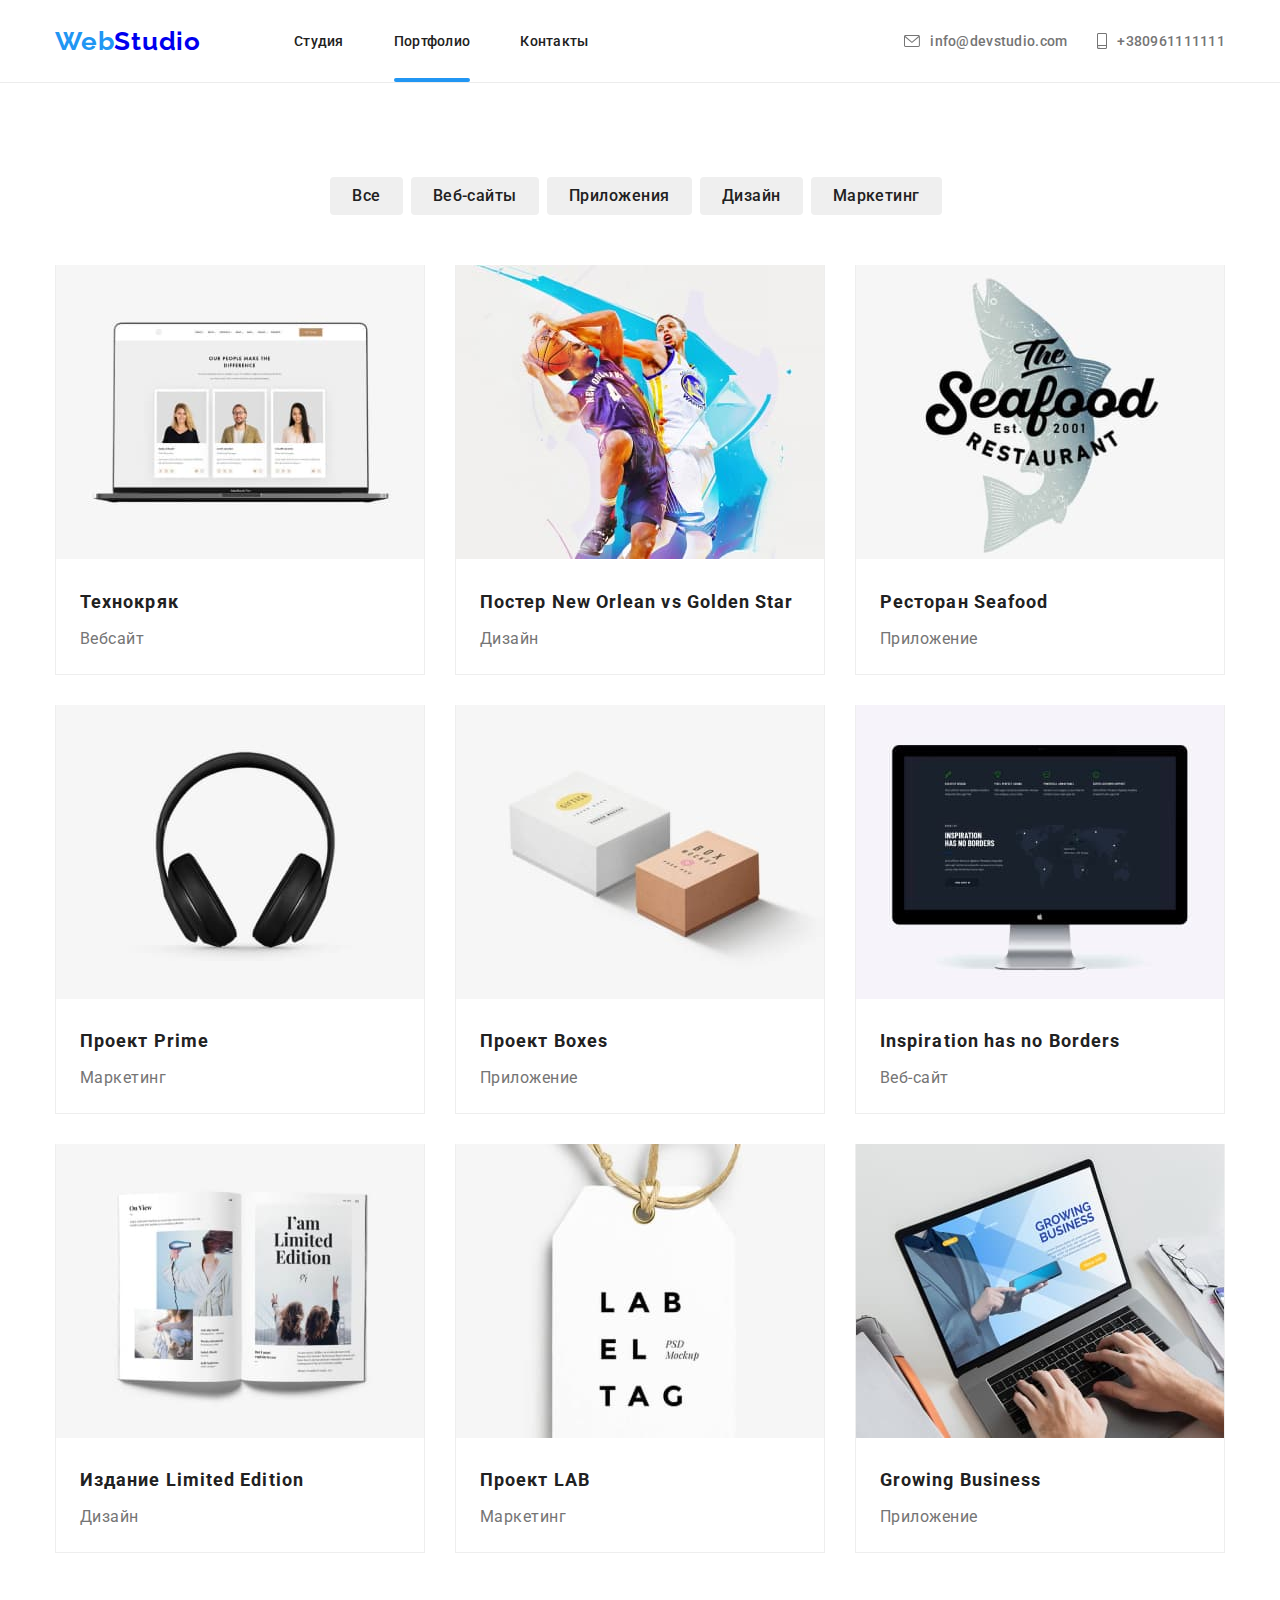
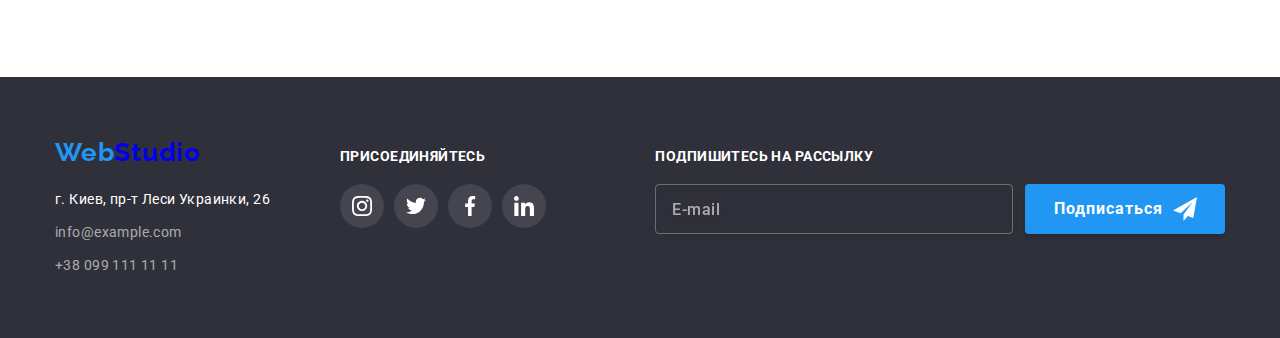
==== commit 610f9c81: "patch 1.1" ====
--- a/portfolio.html
+++ b/portfolio.html
@@ -11,7 +11,7 @@
         href="https://fonts.googleapis.com/css2?family=Raleway:wght@700&family=Roboto:wght@400;500;700;900&display=swap"
         rel="stylesheet">
     <link rel="stylesheet" href="https://cdnjs.cloudflare.com/ajax/libs/modern-normalize/1.1.0/modern-normalize.min.css">
-    <link rel="stylesheet" href="./css/styles.css">
+    <link rel="stylesheet" href="./css/main.min.css">
 </head>
 <body class="body">
     <header class="header">
@@ -46,111 +46,111 @@
         <section class="projects">
             <div class="container">
             <h1 class="visually-hidden">Проекты</h1>
-            <ul class="projects-filters list">
-                <li class="projects-item"><button type="button" class="projects-button">Все</button></li>
-                <li class="projects-item"><button type="button" class="projects-button">Веб-сайты</button></li>
-                <li class="projects-item"><button type="button" class="projects-button">Приложения</button></li>
-                <li class="projects-item"><button type="button" class="projects-button">Дизайн</button></li>
-                <li class="projects-item"><button type="button" class="projects-button">Маркетинг</button></li>
+            <ul class="projects__filters-list list">
+                <li class="projects__filter"><button type="button" class="projects__button">Все</button></li>
+                <li class="projects__filter"><button type="button" class="projects__button">Веб-сайты</button></li>
+                <li class="projects__filter"><button type="button" class="projects__button">Приложения</button></li>
+                <li class="projects__filter"><button type="button" class="projects__button">Дизайн</button></li>
+                <li class="projects__filter"><button type="button" class="projects__button">Маркетинг</button></li>
             </ul>
-            <ul class="project-list list">
-                <li class="projects-list">
-                    <div class="projects-details-wrap">
+            <ul class="projects__list list">
+                <li class="projects__item">
+                    <div class="projects__details-wrap">
                     <img src="./images/project_photo1.jpg" alt="ноутбук с открытым вебсайтом" width="370" height="294">
-                    <p class="projects-details">Технокряк это современная площадка распространения коронавируса. Компании используют эту
-                        платформу для цифрового
-                        шпионажа и атак на защищённые сервера конкурентов.</p>
-                    </div>
-                    <div class="project-list-text"><h2 class="projects-title">Технокряк</h2>
-                    <p class="projects-text">Вебсайт</p>
-                    </div>
-                </li>
-                <li class="projects-list">
-                    <div class="projects-details-wrap">
+                    <p class="projects__details">Технокряк это современная площадка распространения коронавируса. Компании используют эту
+                        платформу для цифрового
+                        шпионажа и атак на защищённые сервера конкурентов.</p>
+                    </div>
+                    <div class="projects__list-text"><h2 class="projects-title">Технокряк</h2>
+                    <p class="projects__text">Вебсайт</p>
+                    </div>
+                </li>
+                <li class="projects__item">
+                    <div class="projects__details-wrap">
                     <img src="./images/project_photo2.jpg" alt="Постер с баскетболистами" width="370" height="294">
-                    <p class="projects-details">Технокряк это современная площадка распространения коронавируса. Компании используют эту
-                        платформу для цифрового
-                        шпионажа и атак на защищённые сервера конкурентов.</p>
-                    </div>
-                    <div class="project-list-text"><h2 class="projects-title">Постер New Orlean vs Golden Star</h2>
-                    <p class="projects-text">Дизайн</p>
-                    </div>
-                </li>
-                <li class="projects-list">
-                    <div class="projects-details-wrap">
+                    <p class="projects__details">Технокряк это современная площадка распространения коронавируса. Компании используют эту
+                        платформу для цифрового
+                        шпионажа и атак на защищённые сервера конкурентов.</p>
+                    </div>
+                    <div class="projects__list-text"><h2 class="projects-title">Постер New Orlean vs Golden Star</h2>
+                    <p class="projects__text">Дизайн</p>
+                    </div>
+                </li>
+                <li class="projects__item">
+                    <div class="projects__details-wrap">
                     <img src="./images/project_photo3.jpg" alt="лого ресторана" width="370" height="294">
-                    <p class="projects-details">Технокряк это современная площадка распространения коронавируса. Компании используют эту
-                        платформу для цифрового
-                        шпионажа и атак на защищённые сервера конкурентов.</p>
-                    </div>
-                    <div class="project-list-text"><h2 class="projects-title">Ресторан Seafood</h2>
-                    <p class="projects-text">Приложение</p>
-                    </div>
-                </li>
-                <li class="projects-list">
-                    <div class="projects-details-wrap">
+                    <p class="projects__details">Технокряк это современная площадка распространения коронавируса. Компании используют эту
+                        платформу для цифрового
+                        шпионажа и атак на защищённые сервера конкурентов.</p>
+                    </div>
+                    <div class="projects__list-text"><h2 class="projects-title">Ресторан Seafood</h2>
+                    <p class="projects__text">Приложение</p>
+                    </div>
+                </li>
+                <li class="projects__item">
+                    <div class="projects__details-wrap">
                     <img src="./images/project_photo4.jpg" alt="наушники" width="370" height="294">
-                    <p class="projects-details">Технокряк это современная площадка распространения коронавируса. Компании используют эту
-                        платформу для цифрового
-                        шпионажа и атак на защищённые сервера конкурентов.</p>
-                    </div>
-                    <div class="project-list-text"><h2 class="projects-title">Проект Prime</h2>
-                    <p class="projects-text">Маркетинг</p>
-                    </div>
-                </li>
-                <li class="projects-list">
-                    <div class="projects-details-wrap">
+                    <p class="projects__details">Технокряк это современная площадка распространения коронавируса. Компании используют эту
+                        платформу для цифрового
+                        шпионажа и атак на защищённые сервера конкурентов.</p>
+                    </div>
+                    <div class="projects__list-text"><h2 class="projects-title">Проект Prime</h2>
+                    <p class="projects__text">Маркетинг</p>
+                    </div>
+                </li>
+                <li class="projects__item">
+                    <div class="projects__details-wrap">
                     <img src="./images/project_photo5.jpg" alt="коробки" width="370" height="294">
-                    <p class="projects-details">Технокряк это современная площадка распространения коронавируса. Компании используют эту
-                        платформу для цифрового
-                        шпионажа и атак на защищённые сервера конкурентов.</p>
-                    </div>
-                    <div class="project-list-text"><h2 class="projects-title">Проект Boxes</h2>
-                    <p class="projects-text">Приложение</p>
-                    </div>
-                </li>
-                <li class="projects-list">
-                    <div class="projects-details-wrap">
+                    <p class="projects__details">Технокряк это современная площадка распространения коронавируса. Компании используют эту
+                        платформу для цифрового
+                        шпионажа и атак на защищённые сервера конкурентов.</p>
+                    </div>
+                    <div class="projects__list-text"><h2 class="projects-title">Проект Boxes</h2>
+                    <p class="projects__text">Приложение</p>
+                    </div>
+                </li>
+                <li class="projects__item">
+                    <div class="projects__details-wrap">
                     <img src="./images/project_photo6.jpg" alt="монитор с сайтом" width="370" height="294">
-                    <p class="projects-details">Технокряк это современная площадка распространения коронавируса. Компании используют эту
-                        платформу для цифрового
-                        шпионажа и атак на защищённые сервера конкурентов.</p>
-                    </div>
-                    <div class="project-list-text"><h2 class="projects-title">Inspiration has no Borders</h2>
-                    <p class="projects-text">Веб-сайт</p>
-                    </div>
-                </li>
-                <li class="projects-list">
-                    <div class="projects-details-wrap">
+                    <p class="projects__details">Технокряк это современная площадка распространения коронавируса. Компании используют эту
+                        платформу для цифрового
+                        шпионажа и атак на защищённые сервера конкурентов.</p>
+                    </div>
+                    <div class="projects__list-text"><h2 class="projects-title">Inspiration has no Borders</h2>
+                    <p class="projects__text">Веб-сайт</p>
+                    </div>
+                </li>
+                <li class="projects__item">
+                    <div class="projects__details-wrap">
                     <img src="./images/project_photo7.jpg" alt="книга" width="370" height="294">
-                    <p class="projects-details">Технокряк это современная площадка распространения коронавируса. Компании используют эту
-                        платформу для цифрового
-                        шпионажа и атак на защищённые сервера конкурентов.</p>
-                    </div>
-                    <div class="project-list-text"><h2 class="projects-title">Издание Limited Edition</h2>
-                    <p class="projects-text">Дизайн</p>
-                    </div>
-                </li>
-                <li class="projects-list">
-                    <div class="projects-details-wrap">
+                    <p class="projects__details">Технокряк это современная площадка распространения коронавируса. Компании используют эту
+                        платформу для цифрового
+                        шпионажа и атак на защищённые сервера конкурентов.</p>
+                    </div>
+                    <div class="projects__list-text"><h2 class="projects-title">Издание Limited Edition</h2>
+                    <p class="projects__text">Дизайн</p>
+                    </div>
+                </li>
+                <li class="projects__item">
+                    <div class="projects__details-wrap">
                     <img src="./images/project_photo8.jpg" alt="ярлык" width="370" height="294">
-                    <p class="projects-details">Технокряк это современная площадка распространения коронавируса. Компании используют эту
-                        платформу для цифрового
-                        шпионажа и атак на защищённые сервера конкурентов.</p>
-                    </div>
-                    <div class="project-list-text"><h2 class="projects-title">Проект LAB</h2>
-                    <p class="projects-text">Маркетинг</p>
-                    </div>
-                </li>
-                <li class="projects-list">
-                    <div class="projects-details-wrap">
+                    <p class="projects__details">Технокряк это современная площадка распространения коронавируса. Компании используют эту
+                        платформу для цифрового
+                        шпионажа и атак на защищённые сервера конкурентов.</p>
+                    </div>
+                    <div class="projects__list-text"><h2 class="projects-title">Проект LAB</h2>
+                    <p class="projects__text">Маркетинг</p>
+                    </div>
+                </li>
+                <li class="projects__item">
+                    <div class="projects__details-wrap">
                     <img src="./images/project_photo9.jpg" alt="ноутбук с открытым приложением" width="370" height="294">
-                    <p class="projects-details">Технокряк это современная площадка распространения коронавируса. Компании используют эту
-                        платформу для цифрового
-                        шпионажа и атак на защищённые сервера конкурентов.</p>
-                    </div>
-                    <div class="project-list-text"><h2 class="projects-title">Growing Business</h2>
-                    <p class="projects-text">Приложение</p>
+                    <p class="projects__details">Технокряк это современная площадка распространения коронавируса. Компании используют эту
+                        платформу для цифрового
+                        шпионажа и атак на защищённые сервера конкурентов.</p>
+                    </div>
+                    <div class="projects__list-text"><h2 class="projects-title">Growing Business</h2>
+                    <p class="projects__text">Приложение</p>
                     </div>
                 </li>
             </ul>
@@ -171,10 +171,10 @@
                                 Украинки, 26</a>
                         </li>
                         <li class="address__item">
-                            <a href="mailto:info@example.com" class="footer-contacts link">info@example.com</a>
+                            <a href="mailto:info@example.com" class="footer__contacts link">info@example.com</a>
                         </li>
                         <li class="address__item">
-                            <a href="tel:+380991111111" class="footer-contacts link">+38 099 111 11 11</a>
+                            <a href="tel:+380991111111" class="footer__contacts link">+38 099 111 11 11</a>
                         </li>
                     </ul>
                 </address>
--- a/css/main.min.css
+++ b/css/main.min.css
@@ -0,0 +1,3 @@
+:root{--accent-color: #2196f3;--main-text-color: #757575;--title-color: #212121;--header-links-color: #212121;--header-contacts-color: #757575;--footer-contacts-color: #ffffff99;--sec-bg-color: #2f303a;--third-bg-color: #f5f4fa;--logo-color: #000000;--logo-sec-color: #ffffff;--hero-color: #ffffff;--button-hover-color: #ffffff;--footer-address-color: #ffffff;--portfolio-button-color: #212121;--team-text-color: #ffffff;--icons-color: #afb1b8;--icons-color-light: #ffffff;--header-icons-color: #757575;--most-text-color: #ffffff}.visually-hidden{position:absolute;width:1px;height:1px;margin:-1px;border:0;padding:0;white-space:nowrap;clip-path:inset(100%);clip:rect(0 0 0 0);overflow:hidden}.agreement__label,.newsletter__input--placeholder::placeholder,.newsletter__button,.header,.contacts__link,.footer__social-link,.speciality__text,.team__social-link,.clients__link,.projects__button{display:flex;align-items:center}body{font-family:"Roboto", sans-serif;color:var(--title-color)}h1,h2,h3,h4,h5,h6,p,ul{margin:0;padding:0}.section{padding-top:94px;padding-bottom:94px}.list{list-style:none}.link{text-decoration:none}.active::after{content:"";width:100%;height:4px;background-color:var(--accent-color);position:absolute;display:block;bottom:-33px;border-radius:2px}.container{display:flex;flex-direction:column;align-items:center;width:1200px;padding:0 15px;margin-left:auto;margin-right:auto}.logo{font-family:"Raleway", sans-serif;font-weight:700;font-size:26px;line-height:1.2;letter-spacing:.03em;font-style:normal}.logo span{color:var(--accent-color)}.logo--space-right{margin-right:93px}.logo--light{color:var(--logo-sec-color)}.logo--dark{color:var(--logo-color)}.backdrop{position:fixed;top:0;left:0;width:100vw;height:100vh;background-color:rgba(0,0,0,0.5);z-index:999;transition:opacity 250ms,+ visibility 250ms}.backdrop.is-hidden{visibility:hidden;pointer-events:none}.backdrop.is-hidden .modal{transform:scale(1.5) translate(-250px);transition:transform 450ms cubic-bezier(0.4, 0, 0.2, 1)}.modal{position:absolute;top:50%;left:50%;transform:translate(-50%, -50%);transition:transform 250ms cubic-bezier(0.4, 0, 0.2, 1);padding:40px;background-color:#ffffff;box-shadow:0px 1px 3px rgba(0,0,0,0.12),0px 1px 1px rgba(0,0,0,0.14),0px 2px 1px rgba(0,0,0,0.2);border-radius:4px}.modal__title{margin-bottom:12px;font-weight:700;font-size:20px;line-height:1.15;letter-spacing:.03em;font-style:normal;text-align:center;color:var(--title-color)}.modal__item{display:flex;flex-direction:column;margin-bottom:10px}.modal__item:last-child{margin-bottom:20px}.modal__name{display:flex;margin-bottom:4px;font-weight:400;font-size:12px;line-height:1.17;letter-spacing:.01em;font-style:normal;color:var(--main-text-color)}.modal__input-container{position:relative}.modal__icon{position:absolute;top:50%;left:12px;transform:translateY(-50%);transition:fill 250ms cubic-bezier(0.4, 0, 0.2, 1);fill:var(--title-color)}.modal__input-field{width:100%;padding:11px 36px;height:40px;border:1px solid rgba(33,33,33,0.2);border-radius:4px;outline:0;cursor:pointer}.modal__input-field:hover,.modal__input-field:focus{border:1px solid var(--accent-color);border-radius:4px;transition:background 250ms cubic-bezier(0.4, 0, 0.2, 1);transition:border 250ms cubic-bezier(0.4, 0, 0.2, 1)}.modal__input-container:hover .modal__icon,.modal__input-container:focus-within .modal__icon,.backdrop__button:hover .modal-close-icon,.backdrop__button:focus .modal-close-icon{fill:var(--accent-color);transition:fill 250ms cubic-bezier(0.4, 0, 0.2, 1)}.modal__input-comment{height:120px;padding:12px 16px;resize:none}.modal__input-comment::placeholder{font-weight:500;font-size:14px;line-height:1.15;letter-spacing:.01em;font-style:normal;color:rgba(117,117,117,0.5)}.modal__button{cursor:pointer;margin-top:30px;padding:0;width:200px;height:50px;font-weight:700;font-size:16px;line-height:1.87;letter-spacing:.06em;font-style:normal;color:#ffffff;background:#2196f3;box-shadow:0px 4px 4px rgba(0,0,0,0.15);border-radius:4px;border:0}.backdrop__button{position:absolute;top:0;right:0;margin-right:8px;margin-top:8px;display:flex;justify-content:center;text-align:center;padding:6px;border-radius:45px;background-color:var(--most-text-color);border:1px solid rgba(0,0,0,0.1);cursor:pointer}.agreement__label{justify-content:center;font-weight:400;font-size:14px;line-height:1.71;letter-spacing:.03em;font-style:normal;color:var(--main-text-color)}.agreement__decoration{width:16px;height:15px;border:2px solid var(--title-color);border-radius:2px;margin-right:7px;display:inline-flex;align-items:center;justify-content:center}.agreement__icon{fill:white}.agreement__check:checked+.agreement__decoration{background-color:var(--accent-color);border:none}.agreement__link{margin-left:4px;text-decoration-line:underline;color:#2196f3}.newsletter{display:flex;margin-left:auto;flex-direction:column}.newsletter__title{font-weight:700;font-size:14px;line-height:1.15;letter-spacing:.03em;font-style:normal;text-transform:uppercase;color:var(--most-text-color);margin-bottom:20px}.newsletter__form{display:flex;margin-left:auto}.newsletter__label--indent{margin-right:12px}.newsletter__input{padding:15px 16px;top:50%;left:16px;height:50px;width:358px;background-color:transparent;border:1px solid rgba(255,255,255,0.3);box-sizing:border-box;filter:drop-shadow(0px 4px 4px rgba(0,0,0,0.15));border-radius:4px}.newsletter__input--modification{color:var(--most-text-color)}.newsletter__input--placeholder::placeholder{padding:0;padding-right:0;font-weight:500;font-size:16px;line-height:1.25;letter-spacing:.03em;font-style:normal;color:rgba(255,255,255,0.6)}.newsletter__button{cursor:pointer;padding-top:10px;padding-bottom:10px;padding-left:29px;padding-right:28px;font-weight:700;font-size:16px;line-height:1.87;letter-spacing:.06em;font-style:normal;text-align:center;box-shadow:0px 4px 4px rgba(0,0,0,0.15);border-radius:4px;border:0;background-color:var(--accent-color);color:var(--most-text-color)}.newsletter__icon{fill:var(--most-text-color)}.newsletter__icon--right{margin-left:10px}.header{border-bottom:1px solid #ececec}.header--container{flex-direction:row}.navigation__list{display:flex}.navigation--padding-space{padding-top:32px;padding-bottom:32px}.navigation__link{font-weight:500;font-size:14px;line-height:1.15;letter-spacing:.02em;font-style:normal;color:var(--header-links-color);position:relative;transition:color 250ms cubic-bezier(0.4, 0, 0.2, 1)}.navigation__link:hover,.navigation__link:focus{color:var(--accent-color);transition:color 250ms cubic-bezier(0.4, 0, 0.2, 1)}.contacts__link{font-weight:500;font-size:14px;line-height:1.15;letter-spacing:.02em;font-style:normal;color:var(--header-contacts-color)}.contacts__link:hover,.contacts__link:focus{color:var(--accent-color);transition:color 250ms cubic-bezier(0.4, 0, 0.2, 1)}.contacts-list__icon{margin-right:10px;fill:var(--header-icons-color);fill:currentColor}.navigation__item+.navigation__item{margin-left:50px}.contacts-list{display:flex;align-items:flex-end;margin-left:auto}.contacts-list__item--end:not(:first-child){margin-left:30px}.footer{background-color:var(--sec-bg-color);padding-top:60px;padding-bottom:60px}.footer__container{display:flex;flex-direction:row;align-items:baseline}.footer__contacts{font-weight:400;font-size:14px;line-height:1.71;letter-spacing:.03em;font-style:normal;color:var(--footer-contacts-color);transition:color 250ms cubic-bezier(0.4, 0, 0.2, 1)}.footer__contacts:hover,.footer__contacts:focus{color:var(--accent-color)}.address__map-link{font-weight:400;font-size:14px;line-height:1.71;letter-spacing:.03em;font-style:normal;color:var(--footer-address-color)}.footer__logo{display:flex;margin-bottom:20px}.address__item+.address__item{margin-top:9px}.footer__contacts-container{display:flex;flex-direction:column}.footer__social{display:flex;flex-direction:column;margin-left:70px}.footer__social-title{font-weight:700;font-size:14px;line-height:1.15;letter-spacing:.03em;font-style:normal;text-transform:uppercase;color:var(--most-text-color);margin-bottom:20px}.footer__social-list{display:flex}.footer__social-item{width:44px;height:44px;background:rgba(255,255,255,0.1);border-radius:50%}.footer__social-item--space-left:not(:first-child){margin-left:10px}.footer__social-link{justify-content:center;width:100%;height:100%;border-radius:50%;transition:background 250ms cubic-bezier(0.4, 0, 0.2, 1)}.footer__social-icon{fill:var(--most-text-color)}.footer__social-link--modification:hover,.footer__social-link--modification:focus{background:var(--accent-color)}.hero{background-color:var(--sec-bg-color);background-image:linear-gradient(rgba(25,28,38,0.4), rgba(25,28,38,0.4)),url(../images/hero.jpg);background-repeat:no-repeat;background-position:center;text-align:center;padding-bottom:203px;padding-top:200px}.hero__text{display:flex;justify-content:center;max-width:696px;flex-wrap:wrap;font-weight:900;font-size:44px;line-height:1.36;letter-spacing:.06em;font-style:normal;text-transform:uppercase;color:var(--hero-color);margin-bottom:30px;margin-left:auto;margin-right:auto}.hero__button{background:#2196f3;box-shadow:0px 4px 4px rgba(0,0,0,0.15);border-radius:4px;font-weight:500;font-size:16px;line-height:1.87;letter-spacing:.06em;font-style:normal;color:var(--hero-color);cursor:pointer;border:transparent;min-width:200px;padding:10px 32px}.features{padding-bottom:0}.features__icon-decoration{display:flex;background-color:var(--third-bg-color);justify-content:center;padding:25px 100px;margin-bottom:30px}.features__titles{font-weight:700;font-size:14px;line-height:1.15;letter-spacing:.03em;font-style:normal;text-transform:uppercase;color:inherit;margin-bottom:10px}.features__paragraph{font-weight:400;font-size:14px;line-height:1.71;letter-spacing:.03em;font-style:normal;color:var(--main-text-color)}.features__list{display:flex}.features__item{width:270px}.features__item:not(:last-child){margin-right:30px}.speciality__title{font-weight:700;font-size:36px;line-height:1.17;letter-spacing:.03em;font-style:normal;color:inherit;margin-bottom:50px}.speciality .list{display:inline-flex;align-items:center}.speciality__item{width:370px}.speciality__item:not(:last-child){margin-right:30px}.speciality__wrap{position:relative}.speciality__text{position:absolute;bottom:0;background:rgba(47,48,58,0.8);font-weight:700;font-size:14px;line-height:1.15;letter-spacing:.03em;font-style:normal;text-align:center;text-transform:uppercase;color:var(--team-text-color);height:70px;width:100%;justify-content:center;margin-bottom:4px}.team{background-color:var(--third-bg-color);text-align:center}.team__list{display:flex;justify-content:center}.team__title{font-weight:700;font-size:36px;line-height:1.17;letter-spacing:.03em;font-style:normal;color:inherit;margin-bottom:50px}.team__info{padding-top:30px;padding-bottom:30px;background-color:var(--team-text-color)}.team__name{font-weight:500;font-size:16px;line-height:1.19;letter-spacing:.03em;font-style:normal;color:inherit;margin-bottom:10px}.team__profession{font-weight:400;font-size:16px;line-height:1.19;letter-spacing:.03em;font-style:normal;color:var(--main-text-color);margin-bottom:16px}.team__item{display:flex;flex-direction:column;width:270px;box-shadow:0px 1px 3px rgba(0,0,0,0.12),0px 1px 1px rgba(0,0,0,0.14),0px 2px 1px rgba(0,0,0,0.2);border-radius:0px 0px 4px 4px}.team__item:not(:last-child){margin-right:30px}.team__social-list{display:flex;justify-content:center}.team__social-item{width:44px;height:44px}.team__social-item--widening:not(:first-child){margin-left:10px}.team__social-link{width:100%;height:100%;border-radius:50%;justify-content:center}.team__social-link:hover,.team__social-link:focus{background:var(--accent-color);transition:background 250ms cubic-bezier(0.4, 0, 0.2, 1)}.team__social-icon{fill:var(--icons-color);transition:fill 250ms cubic-bezier(0.4, 0, 0.2, 1)}.team__social-link:hover .team__social-icon,.team__social-link:focus .team__social-icon{fill:var(--icons-color-light);transition:fill 250ms cubic-bezier(0.4, 0, 0.2, 1)}.clients__title{font-weight:700;font-size:36px;line-height:1.17;letter-spacing:.03em;font-style:normal;text-align:center;margin-bottom:50px}.clients__list{display:flex}.clients__item:not(:last-child){margin-right:30px}.clients__icon{fill:var(--icons-color);transition:fill 250ms cubic-bezier(0.4, 0, 0.2, 1)}.clients__link{justify-content:center;width:170px;height:92px;border:1px solid var(--icons-color);border-radius:4px;color:var(--icons-color);transition:border 250ms cubic-bezier(0.4, 0, 0.2, 1)}.clients__link:hover,.clients__link:focus{fill:var(--accent-color);border:1px solid var(--accent-color)}.clients__link:hover .clients__icon,.clients__link:focus .clients__icon{fill:var(--accent-color)}.projects{padding-top:94px;padding-bottom:94px;text-align:center}.projects__filters-list{display:inline-flex;margin-bottom:50px}.projects__filter{display:flex;margin-right:8px;transition:box-shadow 250ms cubic-bezier(0.4, 0, 0.2, 1)}.projects__filter:hover,.projects__filter:focus{box-shadow:0px 3px 1px rgba(0,0,0,0.1),0px 1px 2px rgba(0,0,0,0.08),0px 2px 2px rgba(0,0,0,0.12);border-radius:4px}.projects__list{display:flex;flex-wrap:wrap}.projects__item{display:flex;flex-direction:column;margin-right:30px;margin-bottom:30px;border:1px solid #eeeeee;border-top:none;text-align:left;cursor:pointer;transition:border 250ms cubic-bezier(0.4, 0, 0.2, 1),box-shadow 250ms cubic-bezier(0.4, 0, 0.2, 1)}.projects__item:hover,.projects__item:focus{border:1px solid #eeeeee;box-sizing:border-box;box-shadow:0px 1px 1px rgba(0,0,0,0.12),0px 4px 4px rgba(0,0,0,0.06),1px 4px 6px rgba(0,0,0,0.16)}.projects__item{width:370px}.projects__item:nth-child(3n){margin-right:0}.projects__details-wrap{position:relative;overflow:hidden}.projects__details{position:absolute;top:0;left:0;background-color:var(--accent-color);padding:63px 24px;font-weight:500;font-size:18px;line-height:1.56;letter-spacing:.03em;font-style:normal;height:100%;color:var(--most-text-color);transform:translateY(101%);transition:transform 250ms cubic-bezier(0.4, 0, 0.2, 1)}.projects__item:hover .projects__details{transform:translateY(0)}.projects__button{border-radius:4px;font-weight:500;font-size:16px;line-height:1.62;letter-spacing:.03em;font-style:normal;text-align:center;cursor:pointer;color:var(--portfolio-button-color);border:transparent;padding:6px 22px;transition:250ms cubic-bezier(0.4, 0, 0.2, 1)}.projects__button:hover{background-color:var(--accent-color);color:var(--button-hover-color)}.projects-title{font-weight:700;font-size:18px;line-height:2;letter-spacing:.06em;font-style:normal;color:inherit;margin-bottom:4px}.projects__text{font-weight:400;font-size:16px;line-height:1.87;letter-spacing:.03em;font-style:normal;color:var(--main-text-color)}.projects__list-text{padding:20px 24px}
+/*# sourceMappingURL=main.min.css.map */